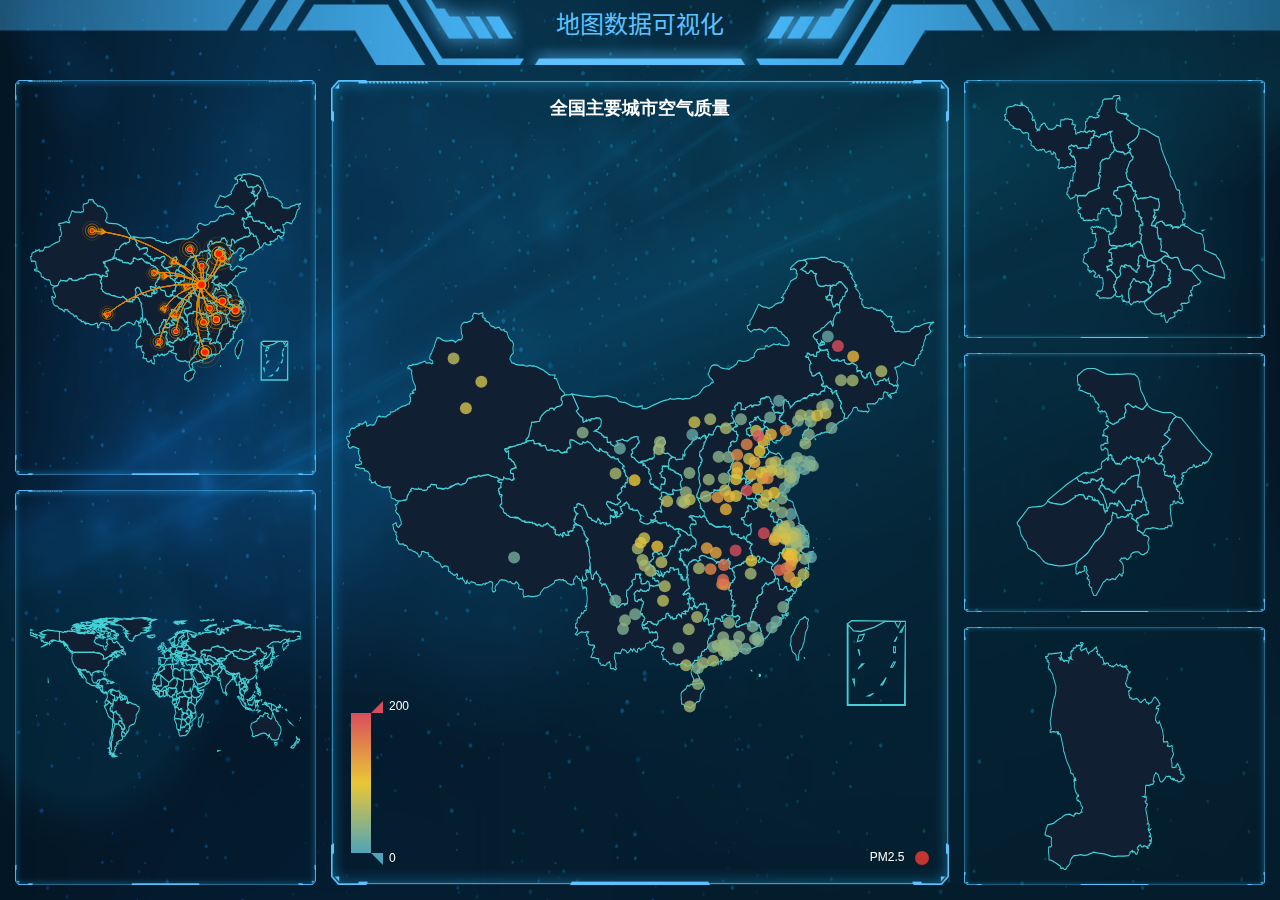
==== demo/case01/index.html @ 8a24b842 "feat: 删除无源码项目，优化文件结构" ====
<!DOCTYPE html>

<html lang="zh-CN">
	<head>
		<meta charset="utf-8" />
	    <meta name="viewport" content="width=device-width,initial-scale=1,minimum-scale=1,maximum-scale=1,user-scalable=no" />
	    <meta http-equiv="X-UA-Compatible" content="IE=edge, chrome=1" />
		<title>地图数据可视化</title>
		<link rel="stylesheet" href="css/bootstrap.min.css" />
		<link rel="stylesheet" href="css/app.css" />
	</head>
	
	<body class="bg01">
		<header class="header">
			<h3>地图数据可视化</h3>
		</header>
		
		<div class="wrapper">
			<div class="container-fluid">
				<div class="row fill-h">
					<div class="col-lg-3 fill-h">
						<div class="xpanel-wrapper xpanel-wrapper-2">
							<div class="xpanel">
								<!-- 地图飞线 -->
								<div class="fill-h" id="flyMap"></div>
							</div>
						</div>
						<div class="xpanel-wrapper xpanel-wrapper-2">
							<div class="xpanel">
								<!-- 世界地图 -->
								<div class="fill-h" id="worldMap"></div>
							</div>
						</div>
					</div>
					<div class="col-lg-6 fill-h">
						<div class="xpanel-wrapper xpanel-wrapper-1">
							<div class="xpanel">
								<!-- 地图散点 -->
								<div class="fill-h" id="scatterMap"></div>
							</div>
						</div>
					</div>
					<div class="col-lg-3 fill-h">
						<div class="xpanel-wrapper xpanel-wrapper-3">
							<div class="xpanel">
								<!-- 省份地图 -->
								<div class="fill-h" id="provinceMap"></div>
							</div>
						</div>
						<div class="xpanel-wrapper xpanel-wrapper-3">
							<div class="xpanel">
								<!-- 城市地图 -->
								<div class="fill-h" id="cityMap"></div>
							</div>
						</div>
						<div class="xpanel-wrapper xpanel-wrapper-3">
							<div class="xpanel">
								<!-- 区县地图 -->
								<div class="fill-h" id="countyMap"></div>
							</div>
						</div>
					</div>
				</div>
			</div>
		</div>
		
		<script type="text/javascript" src="js/jquery-3.3.1.min.js"></script>
		<script type="text/javascript" src="js/echarts-3.8.5.min.js"></script>
		<script type="text/javascript" src="js/echarts-map-world.js"></script>
		<script type="text/javascript" src="js/echarts-map-china.js"></script>
		<script type="text/javascript" src="js/echarts-china-provinces/jiangsu.js"></script>
		<script type="text/javascript" src="js/echarts-china-cities/jiang1_su1_su1_zhou1.js"></script>
		<script type="text/javascript" src="js/echarts-china-counties/jiang1su1_su1zhou1_kun1shan1shi4.js"></script>
		<script type="text/javascript">
			$(function() {
				/******************* 地图飞线 ******************/
				//初始化echarts实例
				const flyMap = echarts.init(document.getElementById("flyMap"));
		        //城市经纬度
		        const originName = '洛阳';
		        const flyGeo = {
		        	'洛阳': [112.460299, 34.62677],
		            '西安': [108.946466, 34.347269],
		            '兰州': [103.84044, 36.067321],
		            '乌鲁木齐': [87.62444, 43.830763],
		            '包头': [109.846544, 40.662929],
		            '西宁': [101.78443, 36.623393],
		            '银川': [106.258602, 38.487834],
		            '成都': [104.081534, 30.655822],
		            '重庆': [106.558434, 29.568996],
		            '拉萨': [91.120789, 29.65005],
		            '昆明': [102.852448, 24.873998],
		            '贵阳': [106.636577, 26.653325],
		            '太原': [112.534919, 37.873219],
		            '武汉': [114.311582, 30.598467],
		            '长沙': [112.945473, 28.234889],
		            '南昌': [115.864589, 28.689455],
		            '合肥': [117.233443, 31.826578],
		            '杭州': [120.215503, 30.253087],
		            '广州': [113.271431, 23.135336],
		            '北京': [116.413384, 39.910925],
		            '天津': [117.209523, 39.093668]
		        };
		        //飞线数据
		        var flyVal = [
		            [{name: '洛阳'}, {name: '洛阳', value: 100}],
		            [{name: '洛阳'}, {name: '西安', value: 35}],
		            [{name: '洛阳'}, {name: '兰州', value: 25}],
		            [{name: '洛阳'}, {name: '乌鲁木齐', value: 55}],
		            [{name: '洛阳'}, {name: '包头', value: 60}],
		            [{name: '洛阳'}, {name: '西宁', value: 45}],
		            [{name: '洛阳'}, {name: '银川', value: 35}],
		            [{name: '洛阳'}, {name: '成都', value: 35}],
		            [{name: '洛阳'}, {name: '重庆', value: 40}],
		            [{name: '洛阳'}, {name: '拉萨', value: 45}],
		            [{name: '洛阳'}, {name: '昆明', value: 50}],
		            [{name: '洛阳'}, {name: '贵阳', value: 55}],
		            [{name: '洛阳'}, {name: '太原', value: 60}],
		            [{name: '洛阳'}, {name: '武汉', value: 65}],
		            [{name: '洛阳'}, {name: '长沙', value: 70}],
		            [{name: '洛阳'}, {name: '南昌', value: 75}],
		            [{name: '洛阳'}, {name: '合肥', value: 80}],
		            [{name: '洛阳'}, {name: '杭州', value: 85}],
		            [{name: '洛阳'}, {name: '广州', value: 90}],
		            [{name: '洛阳'}, {name: '北京', value: 95}],
		            [{name: '洛阳'}, {name: '天津', value: 60}],
		        ];
		        //数据转换，转换后格式：[{fromName:'cityName', toName:'cityName', coords:[[lng, lat], [lng, lat]]}, {...}]
		        const convertFlyData = function(data) {
		            let res = [];
		            for(let i=0;i<data.length;i++) {
		                let dataItem = data[i];
		                let toCoord = flyGeo[dataItem[0].name];
		                let fromCoord = flyGeo[dataItem[1].name];
		                if(fromCoord && toCoord) {
		                    res.push({
		                        fromName: dataItem[1].name, 
		                        toName: dataItem[0].name, 
		                        coords: [fromCoord, toCoord]
		                    });
		                }
		            }
		            return res;
		        };
		        //报表配置
		        const flySeries = [];
		        [[originName, flyVal]].forEach(function(item, i) {
					flySeries.push({   
				        name: item[0],
				        type: 'lines',
				        zlevel: 1,
				        symbol: ['none', 'none'],
				        symbolSize: 0,
				        effect: { //特效线配置
				            show: true,
				            period: 5, //特效动画时间，单位s
				            trailLength: 0.1, //特效尾迹的长度，从0到1
				            symbol: 'arrow',
				            symbolSize: 5
				        },
				        lineStyle: {
				            normal: {
				                color: '#f19000',
				                width: 1,
				                opacity: 0.6,
				                curveness: 0.2 //线的平滑度
				            }
				        },
				        data: convertFlyData(item[1])
				    }, {
				        name: item[0],
				        type: 'effectScatter',
				        coordinateSystem: 'geo',
				        zlevel: 2,
				        rippleEffect: { //涟漪特效
				            period: 5, //特效动画时长 
				            scale: 4, //波纹的最大缩放比例
				            brushType: 'stroke' //波纹的绘制方式：stroke | fill
				        },
				        label: {
				            normal: {
				                show: false,
				                position: 'right',
				                formatter: '{b}'
				            }
				        },
				        symbol: 'circle',
				        symbolSize: function (val) {
				        	//根据某项数据值设置符号大小
				            return val[2] / 10; 
				        },
				        itemStyle: {
				            normal: {
				            	color: '#f19000'
				            }
				        },
				        data: item[1].map(function(dataItem) {
				            return {
				                name: dataItem[1].name,
				                value: flyGeo[dataItem[1].name].concat([dataItem[1].value])
				            };
				        })
				    }, { //与上层的点叠加
				    	name: item[0],
				        type: 'scatter',
				        coordinateSystem: 'geo',
				        zlevel: 3,
				        symbol: 'circle',
				        symbolSize: function (val) {
				        	//根据某项数据值设置符号大小
				            return val[2] / 15; 
				        },
				        itemStyle: {
				            normal: {
				            	color: '#f00'
				            }
				        },
				        data: item[1].map(function(dataItem) {
				            return {
				                name: dataItem[1].name,
				                value: flyGeo[dataItem[1].name].concat([dataItem[1].value])
				            };
				        })
				    });
		        });
	
				//报表配置项
				const flyMapOpt = {
					title: {
						show: false,
						text: '地图飞线',
						x: 'center',
						textStyle: {
							color: '#fff'
						}
					},
	                tooltip: {
	                    trigger: 'item',
	                    formatter: function(params) {
	                        if(params.value) {
	                            return params.name + ' : ' + params.value[2];
	                        }else {
	                            return params.name;
	                        }
	                    }
	                },
				    geo: {
				        map: 'china',
				        roam: false, //开启鼠标缩放和漫游
				        zoom: 1, //地图缩放级别
						selectedMode: false, //选中模式：single | multiple
						left: 0,
						right: 0,
						top: 0,
						bottom: 0,
						layoutCenter: ['50%', '50%'], //设置后left/right/top/bottom等属性无效
						layoutSize: '100%', //保持地图宽高比
				        label: {
				            emphasis: {
				                show: false
				            }
				        },
				        itemStyle: {
				            normal: {
				                areaColor: '#101f32',
				                borderWidth: 1.1,
				                borderColor: '#43d0d6'
				            },
				            emphasis: {
				                areaColor: '#069'
				            }
				        }
				    },
				    series: flySeries
				};
				//渲染报表
				flyMap.setOption(flyMapOpt);
				
				/***************** 地图散点 ******************/
				//初始化echarts实例
				const scatterMap = echarts.init(document.getElementById("scatterMap"));
				//城市经纬度
				const scatterGeo = {
				    "海门":[121.15,31.89],
				    "鄂尔多斯":[109.781327,39.608266],
				    "招远":[120.38,37.35],
				    "舟山":[122.207216,29.985295],
				    "齐齐哈尔":[123.97,47.33],
				    "盐城":[120.13,33.38],
				    "赤峰":[118.87,42.28],
				    "青岛":[120.33,36.07],
				    "乳山":[121.52,36.89],
				    "金昌":[102.188043,38.520089],
				    "泉州":[118.58,24.93],
				    "莱西":[120.53,36.86],
				    "日照":[119.46,35.42],
				    "胶南":[119.97,35.88],
				    "南通":[121.05,32.08],
				    "拉萨":[91.11,29.97],
				    "云浮":[112.02,22.93],
				    "梅州":[116.1,24.55],
				    "文登":[122.05,37.2],
				    "上海":[121.48,31.22],
				    "攀枝花":[101.718637,26.582347],
				    "威海":[122.1,37.5],
				    "承德":[117.93,40.97],
				    "厦门":[118.1,24.46],
				    "汕尾":[115.375279,22.786211],
				    "潮州":[116.63,23.68],
				    "丹东":[124.37,40.13],
				    "太仓":[121.1,31.45],
				    "曲靖":[103.79,25.51],
				    "烟台":[121.39,37.52],
				    "福州":[119.3,26.08],
				    "瓦房店":[121.979603,39.627114],
				    "即墨":[120.45,36.38],
				    "抚顺":[123.97,41.97],
				    "玉溪":[102.52,24.35],
				    "张家口":[114.87,40.82],
				    "阳泉":[113.57,37.85],
				    "莱州":[119.942327,37.177017],
				    "湖州":[120.1,30.86],
				    "汕头":[116.69,23.39],
				    "昆山":[120.95,31.39],
				    "宁波":[121.56,29.86],
				    "湛江":[110.359377,21.270708],
				    "揭阳":[116.35,23.55],
				    "荣成":[122.41,37.16],
				    "连云港":[119.16,34.59],
				    "葫芦岛":[120.836932,40.711052],
				    "常熟":[120.74,31.64],
				    "东莞":[113.75,23.04],
				    "河源":[114.68,23.73],
				    "淮安":[119.15,33.5],
				    "泰州":[119.9,32.49],
				    "南宁":[108.33,22.84],
				    "营口":[122.18,40.65],
				    "惠州":[114.4,23.09],
				    "江阴":[120.26,31.91],
				    "蓬莱":[120.75,37.8],
				    "韶关":[113.62,24.84],
				    "嘉峪关":[98.289152,39.77313],
				    "广州":[113.23,23.16],
				    "延安":[109.47,36.6],
				    "太原":[112.53,37.87],
				    "清远":[113.01,23.7],
				    "中山":[113.38,22.52],
				    "昆明":[102.73,25.04],
				    "寿光":[118.73,36.86],
				    "盘锦":[122.070714,41.119997],
				    "长治":[113.08,36.18],
				    "深圳":[114.07,22.62],
				    "珠海":[113.52,22.3],
				    "宿迁":[118.3,33.96],
				    "咸阳":[108.72,34.36],
				    "铜川":[109.11,35.09],
				    "平度":[119.97,36.77],
				    "佛山":[113.11,23.05],
				    "海口":[110.35,20.02],
				    "江门":[113.06,22.61],
				    "章丘":[117.53,36.72],
				    "肇庆":[112.44,23.05],
				    "大连":[121.62,38.92],
				    "临汾":[111.5,36.08],
				    "吴江":[120.63,31.16],
				    "石嘴山":[106.39,39.04],
				    "沈阳":[123.38,41.8],
				    "苏州":[120.62,31.32],
				    "茂名":[110.88,21.68],
				    "嘉兴":[120.76,30.77],
				    "长春":[125.35,43.88],
				    "胶州":[120.03336,36.264622],
				    "银川":[106.27,38.47],
				    "张家港":[120.555821,31.875428],
				    "三门峡":[111.19,34.76],
				    "锦州":[121.15,41.13],
				    "南昌":[115.89,28.68],
				    "柳州":[109.4,24.33],
				    "三亚":[109.511909,18.252847],
				    "自贡":[104.778442,29.33903],
				    "吉林":[126.57,43.87],
				    "阳江":[111.95,21.85],
				    "泸州":[105.39,28.91],
				    "西宁":[101.74,36.56],
				    "宜宾":[104.56,29.77],
				    "呼和浩特":[111.65,40.82],
				    "成都":[104.06,30.67],
				    "大同":[113.3,40.12],
				    "镇江":[119.44,32.2],
				    "桂林":[110.28,25.29],
				    "张家界":[110.479191,29.117096],
				    "宜兴":[119.82,31.36],
				    "北海":[109.12,21.49],
				    "西安":[108.95,34.27],
				    "金坛":[119.56,31.74],
				    "东营":[118.49,37.46],
				    "牡丹江":[129.58,44.6],
				    "遵义":[106.9,27.7],
				    "绍兴":[120.58,30.01],
				    "扬州":[119.42,32.39],
				    "常州":[119.95,31.79],
				    "潍坊":[119.1,36.62],
				    "重庆":[106.54,29.59],
				    "台州":[121.420757,28.656386],
				    "南京":[118.78,32.04],
				    "滨州":[118.03,37.36],
				    "贵阳":[106.71,26.57],
				    "无锡":[120.29,31.59],
				    "本溪":[123.73,41.3],
				    "克拉玛依":[84.77,45.59],
				    "渭南":[109.5,34.52],
				    "马鞍山":[118.48,31.56],
				    "宝鸡":[107.15,34.38],
				    "焦作":[113.21,35.24],
				    "句容":[119.16,31.95],
				    "北京":[116.46,39.92],
				    "徐州":[117.2,34.26],
				    "衡水":[115.72,37.72],
				    "包头":[110,40.58],
				    "绵阳":[104.73,31.48],
				    "乌鲁木齐":[87.68,43.77],
				    "枣庄":[117.57,34.86],
				    "杭州":[120.19,30.26],
				    "淄博":[118.05,36.78],
				    "鞍山":[122.85,41.12],
				    "溧阳":[119.48,31.43],
				    "库尔勒":[86.06,41.68],
				    "安阳":[114.35,36.1],
				    "开封":[114.35,34.79],
				    "济南":[117,36.65],
				    "德阳":[104.37,31.13],
				    "温州":[120.65,28.01],
				    "九江":[115.97,29.71],
				    "邯郸":[114.47,36.6],
				    "临安":[119.72,30.23],
				    "兰州":[103.73,36.03],
				    "沧州":[116.83,38.33],
				    "临沂":[118.35,35.05],
				    "南充":[106.110698,30.837793],
				    "天津":[117.2,39.13],
				    "富阳":[119.95,30.07],
				    "泰安":[117.13,36.18],
				    "诸暨":[120.23,29.71],
				    "郑州":[113.65,34.76],
				    "哈尔滨":[126.63,45.75],
				    "聊城":[115.97,36.45],
				    "芜湖":[118.38,31.33],
				    "唐山":[118.02,39.63],
				    "平顶山":[113.29,33.75],
				    "邢台":[114.48,37.05],
				    "德州":[116.29,37.45],
				    "济宁":[116.59,35.38],
				    "荆州":[112.239741,30.335165],
				    "宜昌":[111.3,30.7],
				    "义乌":[120.06,29.32],
				    "丽水":[119.92,28.45],
				    "洛阳":[112.44,34.7],
				    "秦皇岛":[119.57,39.95],
				    "株洲":[113.16,27.83],
				    "石家庄":[114.48,38.03],
				    "莱芜":[117.67,36.19],
				    "常德":[111.69,29.05],
				    "保定":[115.48,38.85],
				    "湘潭":[112.91,27.87],
				    "金华":[119.64,29.12],
				    "岳阳":[113.09,29.37],
				    "长沙":[113,28.21],
				    "衢州":[118.88,28.97],
				    "廊坊":[116.7,39.53],
				    "菏泽":[115.480656,35.23375],
				    "合肥":[117.27,31.86],
				    "武汉":[114.31,30.52],
				    "大庆":[125.03,46.58]
				};
				//城市数据
				const scatterVal = [
					{name: "海门", value: 9},
	                {name: "鄂尔多斯", value: 12},
	                {name: "招远", value: 12},
	                {name: "舟山", value: 12},
	                {name: "齐齐哈尔", value: 14},
	                {name: "盐城", value: 15},
	                {name: "赤峰", value: 16},
	                {name: "青岛", value: 18},
	                {name: "乳山", value: 18},
	                {name: "金昌", value: 19},
	                {name: "泉州", value: 21},
	                {name: "莱西", value: 21},
	                {name: "日照", value: 21},
	                {name: "胶南", value: 22},
	                {name: "南通", value: 23},
	                {name: "拉萨", value: 24},
	                {name: "云浮", value: 24},
	                {name: "梅州", value: 25},
	                {name: "文登", value: 25},
	                {name: "上海", value: 25},
	                {name: "攀枝花", value: 25},
	                {name: "威海", value: 25},
	                {name: "承德", value: 25},
	                {name: "厦门", value: 26},
	                {name: "汕尾", value: 26},
	                {name: "潮州", value: 26},
	                {name: "丹东", value: 27},
	                {name: "太仓", value: 27},
	                {name: "曲靖", value: 27},
	                {name: "烟台", value: 28},
	                {name: "福州", value: 29},
	                {name: "瓦房店", value: 30},
	                {name: "即墨", value: 30},
	                {name: "抚顺", value: 31},
	                {name: "玉溪", value: 31},
	                {name: "张家口", value: 31},
	                {name: "阳泉", value: 31},
	                {name: "莱州", value: 32},
	                {name: "湖州", value: 32},
	                {name: "汕头", value: 32},
	                {name: "昆山", value: 33},
	                {name: "宁波", value: 33},
	                {name: "湛江", value: 33},
	                {name: "揭阳", value: 34},
	                {name: "荣成", value: 34},
	                {name: "连云港", value: 35},
	                {name: "葫芦岛", value: 35},
	                {name: "常熟", value: 36},
	                {name: "东莞", value: 36},
	                {name: "河源", value: 36},
	                {name: "淮安", value: 36},
	                {name: "泰州", value: 36},
	                {name: "南宁", value: 37},
	                {name: "营口", value: 37},
	                {name: "惠州", value: 37},
	                {name: "江阴", value: 37},
	                {name: "蓬莱", value: 37},
	                {name: "韶关", value: 38},
	                {name: "嘉峪关", value: 38},
	                {name: "广州", value: 38},
	                {name: "延安", value: 38},
	                {name: "太原", value: 39},
	                {name: "清远", value: 39},
	                {name: "中山", value: 39},
	                {name: "昆明", value: 39},
	                {name: "寿光", value: 40},
	                {name: "盘锦", value: 40},
	                {name: "长治", value: 41},
	                {name: "深圳", value: 41},
	                {name: "珠海", value: 42},
	                {name: "宿迁", value: 43},
	                {name: "咸阳", value: 43},
	                {name: "铜川", value: 44},
	                {name: "平度", value: 44},
	                {name: "佛山", value: 44},
	                {name: "海口", value: 44},
	                {name: "江门", value: 45},
	                {name: "章丘", value: 45},
	                {name: "肇庆", value: 46},
	                {name: "大连", value: 47},
	                {name: "临汾", value: 47},
	                {name: "吴江", value: 47},
	                {name: "石嘴山", value: 49},
	                {name: "沈阳", value: 50},
	                {name: "苏州", value: 50},
	                {name: "茂名", value: 50},
	                {name: "嘉兴", value: 51},
	                {name: "长春", value: 51},
	                {name: "胶州", value: 52},
	                {name: "银川", value: 52},
	                {name: "张家港", value: 52},
	                {name: "三门峡", value: 53},
	                {name: "锦州", value: 54},
	                {name: "南昌", value: 54},
	                {name: "柳州", value: 54},
	                {name: "三亚", value: 54},
	                {name: "自贡", value: 56},
	                {name: "吉林", value: 56},
	                {name: "阳江", value: 57},
	                {name: "泸州", value: 57},
	                {name: "西宁", value: 57},
	                {name: "宜宾", value: 58},
	                {name: "呼和浩特", value: 58},
	                {name: "成都", value: 58},
	                {name: "大同", value: 58},
	                {name: "镇江", value: 59},
	                {name: "桂林", value: 59},
	                {name: "张家界", value: 59},
	                {name: "宜兴", value: 59},
	                {name: "北海", value: 60},
	                {name: "西安", value: 61},
	                {name: "金坛", value: 62},
	                {name: "东营", value: 62},
	                {name: "牡丹江", value: 63},
	                {name: "遵义", value: 63},
	                {name: "绍兴", value: 63},
	                {name: "扬州", value: 64},
	                {name: "常州", value: 64},
	                {name: "潍坊", value: 65},
	                {name: "重庆", value: 66},
	                {name: "台州", value: 67},
	                {name: "南京", value: 67},
	                {name: "滨州", value: 70},
	                {name: "贵阳", value: 71},
	                {name: "无锡", value: 71},
	                {name: "本溪", value: 71},
	                {name: "克拉玛依", value: 72},
	                {name: "渭南", value: 72},
	                {name: "马鞍山", value: 72},
	                {name: "宝鸡", value: 72},
	                {name: "焦作", value: 75},
	                {name: "句容", value: 75},
	                {name: "北京", value: 79},
	                {name: "徐州", value: 79},
	                {name: "衡水", value: 80},
	                {name: "包头", value: 80},
	                {name: "绵阳", value: 80},
	                {name: "乌鲁木齐", value: 84},
	                {name: "枣庄", value: 84},
	                {name: "杭州", value: 84},
	                {name: "淄博", value: 85},
	                {name: "鞍山", value: 86},
	                {name: "溧阳", value: 86},
	                {name: "库尔勒", value: 86},
	                {name: "安阳", value: 90},
	                {name: "开封", value: 90},
	                {name: "济南", value: 92},
	                {name: "德阳", value: 93},
	                {name: "温州", value: 95},
	                {name: "九江", value: 96},
	                {name: "邯郸", value: 98},
	                {name: "临安", value: 99},
	                {name: "兰州", value: 99},
	                {name: "沧州", value: 100},
	                {name: "临沂", value: 103},
	                {name: "南充", value: 104},
	                {name: "天津", value: 105},
	                {name: "富阳", value: 106},
	                {name: "泰安", value: 112},
	                {name: "诸暨", value: 112},
	                {name: "郑州", value: 113},
	                {name: "哈尔滨", value: 114},
	                {name: "聊城", value: 116},
	                {name: "芜湖", value: 117},
	                {name: "唐山", value: 119},
	                {name: "平顶山", value: 119},
	                {name: "邢台", value: 119},
	                {name: "德州", value: 120},
	                {name: "济宁", value: 120},
	                {name: "荆州", value: 127},
	                {name: "宜昌", value: 130},
	                {name: "义乌", value: 132},
	                {name: "丽水", value: 133},
	                {name: "洛阳", value: 134},
	                {name: "秦皇岛", value: 136},
	                {name: "株洲", value: 143},
	                {name: "石家庄", value: 147},
	                {name: "莱芜", value: 148},
	                {name: "常德", value: 152},
	                {name: "保定", value: 153},
	                {name: "湘潭", value: 154},
	                {name: "金华", value: 157},
	                {name: "岳阳", value: 169},
	                {name: "长沙", value: 175},
	                {name: "衢州", value: 177},
	                {name: "廊坊", value: 193},
	                {name: "菏泽", value: 194},
	                {name: "合肥", value: 229},
	                {name: "武汉", value: 273},
	                {name: "大庆", value: 279}
				];
				//数据转换，转换后的格式：[{name: 'cityName', value: [lng, lat, val]}, {...}]
				const convertScatterData = function(data) {
				    let res = [];
				    for(let i=0;i<data.length;i++) {
				        let geoCoord = scatterGeo[data[i].name];
				        if(geoCoord) {
				            res.push({
				                name: data[i].name,
				                value: geoCoord.concat(data[i].value)
				            });
				        }
				    }
				    return res;
				};
				//地图配置项
				const sactterMapOpt = {
					title: {
						text: '全国主要城市空气质量',
						x: 'center',
						textStyle: {
							color: '#fff'
						}
					},
					legend: {
						data: ['PM2.5'], //与series的name属性对应
				        orient: 'vertical',
				        y: 'bottom',
				        x: 'right',
				        textStyle: {
				            color: '#fff'
				        }
				    },
					tooltip: {
				        trigger: 'item',
				        formatter: function(params) {
				            return params.name + ' : ' + params.value[2];
				        }
				    },
				    visualMap: {
				        min: 0,
				        max: 200,
				        calculable: true,
				        inRange: {
				            color: ['#50a3ba', '#eac736', '#d94e5d']
				        },
				        textStyle: {
				            color: '#fff'
				        }
				    },
					geo: {
				        map: 'china',
				        roam: false, //开启鼠标缩放和漫游
				        zoom: 1, //地图缩放级别
						selectedMode: false, //选中模式：single | multiple
						left: 0,
						right: 0,
						top: 0,
						bottom: 0,
						layoutCenter: ['50%', '50%'], //设置后left/right/top/bottom等属性无效
						layoutSize: '100%',
				        label: {
				            emphasis: {
				                show: false
				            }
				        },
				        itemStyle: {
				            normal: {
				                areaColor: '#101f32',
				                borderWidth: 1.1,
				                borderColor: '#43d0d6'
				            },
				            emphasis: {
				                areaColor: '#069'
				            }
				        }
				    },
				    series: [{
			            name: 'PM2.5',
			            type: 'scatter',
			            coordinateSystem: 'geo',
			            symbolSize: 12,
			            label: {
			                normal: {
			                    show: false
			                },
			                emphasis: {
			                    show: false
			                }
			            },
			            itemStyle: {
			                emphasis: {
			                    borderColor: '#fff',
			                    borderWidth: 1
			                }
			            },
			            data: convertScatterData(scatterVal)
			        }]
				};
				//渲染报表
				scatterMap.setOption(sactterMapOpt);
				
				/******************* 世界地图 ******************/
				//初始化echarts实例
				const worldMap = echarts.init(document.getElementById("worldMap"));
				const worldMapOpt = {
					geo: {
						map: 'world',
				        roam: false, //开启鼠标缩放和漫游
				        zoom: 1, //地图缩放级别
						selectedMode: false, //选中模式：single | multiple
						left: 0,
						right: 0,
						top: 0,
						bottom: 0,
						layoutCenter: ['50%', '50%'], //设置后left/right/top/bottom等属性无效
						layoutSize: '100%',
				        label: {
				            emphasis: {
				                show: false
				            }
				        },
				        itemStyle: {
				            normal: {
				                areaColor: '#101f32',
				                borderWidth: 1.1,
				                borderColor: '#43d0d6'
				            },
				            emphasis: {
				                areaColor: '#069'
				            }
				        }
					}
				};
				worldMap.setOption(worldMapOpt);
				
				/******************* 省份地图 ******************/
				//初始化echarts实例
				const provinceMap = echarts.init(document.getElementById("provinceMap"));
				const provinceMapOpt = {
					geo: {
				        map: '江苏',
				        roam: false, //开启鼠标缩放和漫游
				        zoom: 1, //地图缩放级别
						selectedMode: false, //选中模式：single | multiple
						left: 0,
						right: 0,
						top: 0,
						bottom: 0,
						layoutCenter: ['50%', '50%'], //设置后left/right/top/bottom等属性无效
						layoutSize: '100%', //保持地图宽高比
				        label: {
				            emphasis: {
				                show: true,
				                color: '#f19000'
				            }
				        },
				        itemStyle: {
				            normal: {
				                areaColor: '#101f32',
				                borderWidth: 1.1,
				                borderColor: '#43d0d6'
				            },
				            emphasis: {
				                areaColor: '#069'
				            }
				        }
				    }
				};
				provinceMap.setOption(provinceMapOpt);
				
				/******************* 城市地图 ******************/
				//初始化echarts实例
				const cityMap = echarts.init(document.getElementById("cityMap"));
				const cityMapOpt = {
					geo: {
				        map: '苏州',
				        roam: false, //开启鼠标缩放和漫游
				        zoom: 1, //地图缩放级别
						selectedMode: false, //选中模式：single | multiple
						left: 0,
						right: 0,
						top: 0,
						bottom: 0,
						layoutCenter: ['50%', '50%'], //设置后left/right/top/bottom等属性无效
						layoutSize: '100%', //保持地图宽高比
				        label: {
				            emphasis: {
				                show: true,
				                color: '#f19000'
				            }
				        },
				        itemStyle: {
				            normal: {
				                areaColor: '#101f32',
				                borderWidth: 1.1,
				                borderColor: '#43d0d6'
				            },
				            emphasis: {
				                areaColor: '#069'
				            }
				        }
				    }
				};
				cityMap.setOption(cityMapOpt);
				
				/******************* 区县地图 ******************/
				//初始化echarts实例
				const countyMap = echarts.init(document.getElementById("countyMap"));
				const countyMapOpt = {
					geo: {
				        map: '昆山市',
				        roam: false, //开启鼠标缩放和漫游
				        zoom: 1, //地图缩放级别
						selectedMode: false, //选中模式：single | multiple
						left: 0,
						right: 0,
						top: 0,
						bottom: 0,
						layoutCenter: ['50%', '50%'], //设置后left/right/top/bottom等属性无效
						layoutSize: '100%', //保持地图宽高比
				        label: {
				            emphasis: {
				                show: true,
				                color: '#f19000'
				            }
				        },
				        itemStyle: {
				            normal: {
				                areaColor: '#101f32',
				                borderWidth: 1.1,
				                borderColor: '#43d0d6'
				            },
				            emphasis: {
				                areaColor: '#069'
				            }
				        }
				    }
				};
				countyMap.setOption(countyMapOpt);
				
				/********** 浏览器窗口改变时，重置报表大小 ****************/
				window.onresize = function() {
					flyMap.resize();
					scatterMap.resize();
					worldMap.resize();
					provinceMap.resize();
					cityMap.resize();
					countyMap.resize();
				}
			});
		</script>
	</body>
</html>
---- demo/case01/css/app.css ----
@charset "utf-8";

/********** Global **********/
/*
 *常用背景色： #0b0f34 (6,64,102) (29,45,57) (7,33,58) (8,13,28) (15,43,36)
 */
html, body {
	width:100%;
	height:100%;
	min-height:635px;
	font-family:"microsoft yahei", arial, sans-serif;
	background-color:#0f1c30;
	background-repeat:no-repeat;
	background-position:center;
	background-size:100% 100%;
	overflow-x:hidden;
	overflow-y:auto;
}
body.bg01 {background-image:url("../img/bg01.png");}
body.bg02 {background-image:url("../img/bg02.png");}
body.bg03 {background-image:url("../img/bg03.png");}
body.bg04 {background-image:url("../img/bg04.png");}
.header {
	margin:0 auto;
	width:100%;
	height:65px;
	max-width:1920px;
	background:url("../img/header.png") center no-repeat;
}
.header h3 {
	margin:0;
	padding:0;
	line-height:50px;
	text-align:center;
	font-size:24px;
	color:#5dc2fe;
}
.wrapper {position:absolute;top:80px;bottom:0;left:0;right:0;min-height:555px;}
.container-fluid {height:100%;min-height:100%;}
.row {margin-left:-7px;margin-right:-8px;}
.row>div {padding-left:7px;padding-right:8px;}
.xpanel-wrapper {padding-bottom:15px;box-sizing:border-box;}
.xpanel-wrapper-1 {height:100%;}
.xpanel-wrapper-2 {height:50%;}
.xpanel-wrapper-3 {height:33.33333%;}
.xpanel {
	padding:15px;
	height:100%;
	min-height:170px;
	background:url("../img/panel.png") center no-repeat;
	background-size:100% 100%;
	box-sizing:border-box;
}

/* tool */
.fill-h {height:100%;min-height:100%;}
.no-margin {margin:0 !important;}
.no-padding {padding:0 !important;}

/* scrollbar */
::-webkit-scrollbar {width:0;height:0;}
::-webkit-scrollbar-track {background-color:transparent;}
::-webkit-scrollbar-thumb {border-radius:5px;background-color:rgba(0, 0, 0, 0.3);}
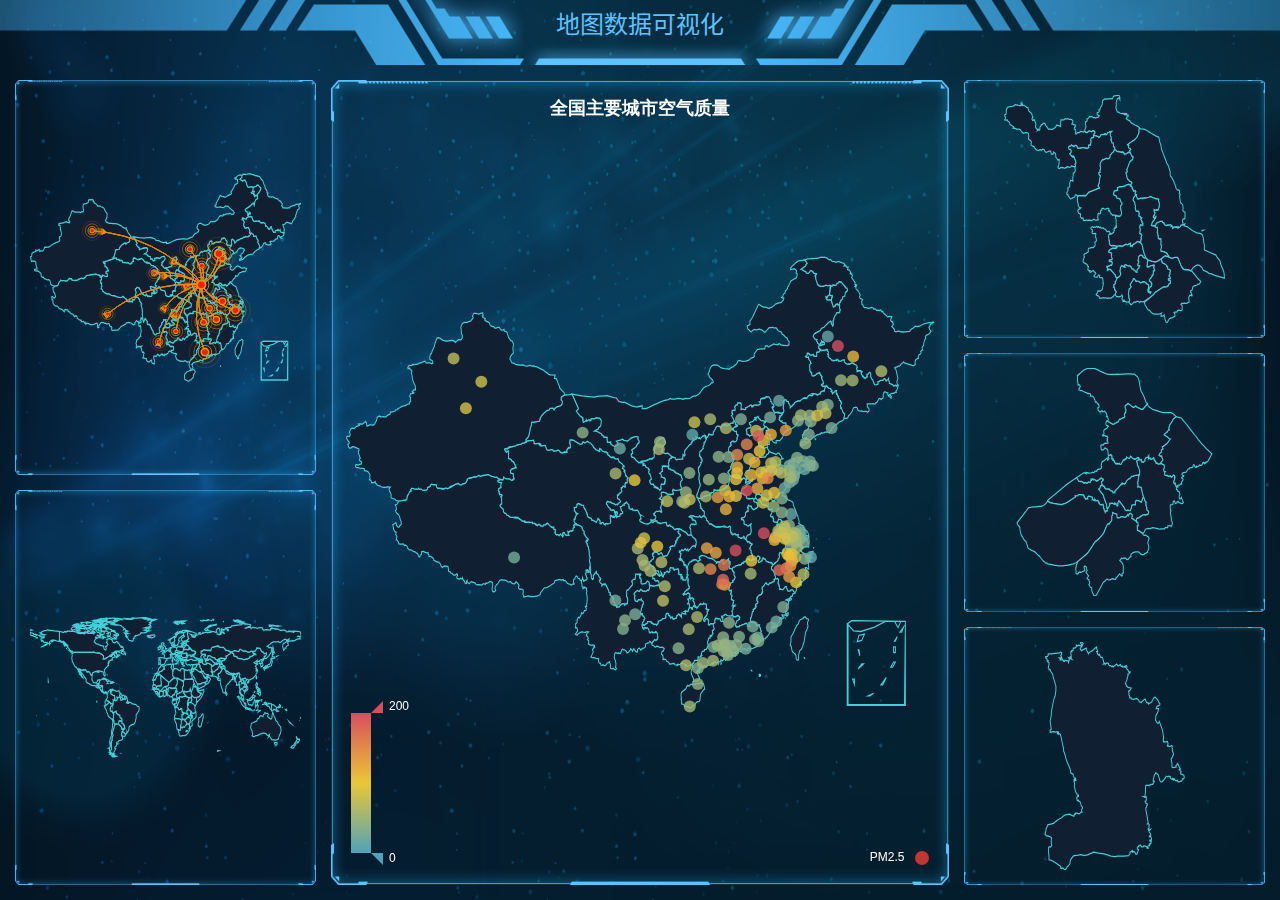
==== commit 05a52edc: "格式化" ====
--- a/demo/case01/index.html
+++ b/demo/case01/index.html
@@ -1,920 +1,929 @@
 <!DOCTYPE html>
 
 <html lang="zh-CN">
-	<head>
-		<meta charset="utf-8" />
-	    <meta name="viewport" content="width=device-width,initial-scale=1,minimum-scale=1,maximum-scale=1,user-scalable=no" />
-	    <meta http-equiv="X-UA-Compatible" content="IE=edge, chrome=1" />
-		<title>地图数据可视化</title>
-		<link rel="stylesheet" href="css/bootstrap.min.css" />
-		<link rel="stylesheet" href="css/app.css" />
-	</head>
-	
-	<body class="bg01">
-		<header class="header">
-			<h3>地图数据可视化</h3>
-		</header>
-		
-		<div class="wrapper">
-			<div class="container-fluid">
-				<div class="row fill-h">
-					<div class="col-lg-3 fill-h">
-						<div class="xpanel-wrapper xpanel-wrapper-2">
-							<div class="xpanel">
-								<!-- 地图飞线 -->
-								<div class="fill-h" id="flyMap"></div>
-							</div>
-						</div>
-						<div class="xpanel-wrapper xpanel-wrapper-2">
-							<div class="xpanel">
-								<!-- 世界地图 -->
-								<div class="fill-h" id="worldMap"></div>
-							</div>
-						</div>
-					</div>
-					<div class="col-lg-6 fill-h">
-						<div class="xpanel-wrapper xpanel-wrapper-1">
-							<div class="xpanel">
-								<!-- 地图散点 -->
-								<div class="fill-h" id="scatterMap"></div>
-							</div>
-						</div>
-					</div>
-					<div class="col-lg-3 fill-h">
-						<div class="xpanel-wrapper xpanel-wrapper-3">
-							<div class="xpanel">
-								<!-- 省份地图 -->
-								<div class="fill-h" id="provinceMap"></div>
-							</div>
-						</div>
-						<div class="xpanel-wrapper xpanel-wrapper-3">
-							<div class="xpanel">
-								<!-- 城市地图 -->
-								<div class="fill-h" id="cityMap"></div>
-							</div>
-						</div>
-						<div class="xpanel-wrapper xpanel-wrapper-3">
-							<div class="xpanel">
-								<!-- 区县地图 -->
-								<div class="fill-h" id="countyMap"></div>
-							</div>
-						</div>
-					</div>
-				</div>
-			</div>
-		</div>
-		
-		<script type="text/javascript" src="js/jquery-3.3.1.min.js"></script>
-		<script type="text/javascript" src="js/echarts-3.8.5.min.js"></script>
-		<script type="text/javascript" src="js/echarts-map-world.js"></script>
-		<script type="text/javascript" src="js/echarts-map-china.js"></script>
-		<script type="text/javascript" src="js/echarts-china-provinces/jiangsu.js"></script>
-		<script type="text/javascript" src="js/echarts-china-cities/jiang1_su1_su1_zhou1.js"></script>
-		<script type="text/javascript" src="js/echarts-china-counties/jiang1su1_su1zhou1_kun1shan1shi4.js"></script>
-		<script type="text/javascript">
-			$(function() {
-				/******************* 地图飞线 ******************/
-				//初始化echarts实例
-				const flyMap = echarts.init(document.getElementById("flyMap"));
-		        //城市经纬度
-		        const originName = '洛阳';
-		        const flyGeo = {
-		        	'洛阳': [112.460299, 34.62677],
-		            '西安': [108.946466, 34.347269],
-		            '兰州': [103.84044, 36.067321],
-		            '乌鲁木齐': [87.62444, 43.830763],
-		            '包头': [109.846544, 40.662929],
-		            '西宁': [101.78443, 36.623393],
-		            '银川': [106.258602, 38.487834],
-		            '成都': [104.081534, 30.655822],
-		            '重庆': [106.558434, 29.568996],
-		            '拉萨': [91.120789, 29.65005],
-		            '昆明': [102.852448, 24.873998],
-		            '贵阳': [106.636577, 26.653325],
-		            '太原': [112.534919, 37.873219],
-		            '武汉': [114.311582, 30.598467],
-		            '长沙': [112.945473, 28.234889],
-		            '南昌': [115.864589, 28.689455],
-		            '合肥': [117.233443, 31.826578],
-		            '杭州': [120.215503, 30.253087],
-		            '广州': [113.271431, 23.135336],
-		            '北京': [116.413384, 39.910925],
-		            '天津': [117.209523, 39.093668]
-		        };
-		        //飞线数据
-		        var flyVal = [
-		            [{name: '洛阳'}, {name: '洛阳', value: 100}],
-		            [{name: '洛阳'}, {name: '西安', value: 35}],
-		            [{name: '洛阳'}, {name: '兰州', value: 25}],
-		            [{name: '洛阳'}, {name: '乌鲁木齐', value: 55}],
-		            [{name: '洛阳'}, {name: '包头', value: 60}],
-		            [{name: '洛阳'}, {name: '西宁', value: 45}],
-		            [{name: '洛阳'}, {name: '银川', value: 35}],
-		            [{name: '洛阳'}, {name: '成都', value: 35}],
-		            [{name: '洛阳'}, {name: '重庆', value: 40}],
-		            [{name: '洛阳'}, {name: '拉萨', value: 45}],
-		            [{name: '洛阳'}, {name: '昆明', value: 50}],
-		            [{name: '洛阳'}, {name: '贵阳', value: 55}],
-		            [{name: '洛阳'}, {name: '太原', value: 60}],
-		            [{name: '洛阳'}, {name: '武汉', value: 65}],
-		            [{name: '洛阳'}, {name: '长沙', value: 70}],
-		            [{name: '洛阳'}, {name: '南昌', value: 75}],
-		            [{name: '洛阳'}, {name: '合肥', value: 80}],
-		            [{name: '洛阳'}, {name: '杭州', value: 85}],
-		            [{name: '洛阳'}, {name: '广州', value: 90}],
-		            [{name: '洛阳'}, {name: '北京', value: 95}],
-		            [{name: '洛阳'}, {name: '天津', value: 60}],
-		        ];
-		        //数据转换，转换后格式：[{fromName:'cityName', toName:'cityName', coords:[[lng, lat], [lng, lat]]}, {...}]
-		        const convertFlyData = function(data) {
-		            let res = [];
-		            for(let i=0;i<data.length;i++) {
-		                let dataItem = data[i];
-		                let toCoord = flyGeo[dataItem[0].name];
-		                let fromCoord = flyGeo[dataItem[1].name];
-		                if(fromCoord && toCoord) {
-		                    res.push({
-		                        fromName: dataItem[1].name, 
-		                        toName: dataItem[0].name, 
-		                        coords: [fromCoord, toCoord]
-		                    });
-		                }
-		            }
-		            return res;
-		        };
-		        //报表配置
-		        const flySeries = [];
-		        [[originName, flyVal]].forEach(function(item, i) {
-					flySeries.push({   
-				        name: item[0],
-				        type: 'lines',
-				        zlevel: 1,
-				        symbol: ['none', 'none'],
-				        symbolSize: 0,
-				        effect: { //特效线配置
-				            show: true,
-				            period: 5, //特效动画时间，单位s
-				            trailLength: 0.1, //特效尾迹的长度，从0到1
-				            symbol: 'arrow',
-				            symbolSize: 5
-				        },
-				        lineStyle: {
-				            normal: {
-				                color: '#f19000',
-				                width: 1,
-				                opacity: 0.6,
-				                curveness: 0.2 //线的平滑度
-				            }
-				        },
-				        data: convertFlyData(item[1])
-				    }, {
-				        name: item[0],
-				        type: 'effectScatter',
-				        coordinateSystem: 'geo',
-				        zlevel: 2,
-				        rippleEffect: { //涟漪特效
-				            period: 5, //特效动画时长 
-				            scale: 4, //波纹的最大缩放比例
-				            brushType: 'stroke' //波纹的绘制方式：stroke | fill
-				        },
-				        label: {
-				            normal: {
-				                show: false,
-				                position: 'right',
-				                formatter: '{b}'
-				            }
-				        },
-				        symbol: 'circle',
-				        symbolSize: function (val) {
-				        	//根据某项数据值设置符号大小
-				            return val[2] / 10; 
-				        },
-				        itemStyle: {
-				            normal: {
-				            	color: '#f19000'
-				            }
-				        },
-				        data: item[1].map(function(dataItem) {
-				            return {
-				                name: dataItem[1].name,
-				                value: flyGeo[dataItem[1].name].concat([dataItem[1].value])
-				            };
-				        })
-				    }, { //与上层的点叠加
-				    	name: item[0],
-				        type: 'scatter',
-				        coordinateSystem: 'geo',
-				        zlevel: 3,
-				        symbol: 'circle',
-				        symbolSize: function (val) {
-				        	//根据某项数据值设置符号大小
-				            return val[2] / 15; 
-				        },
-				        itemStyle: {
-				            normal: {
-				            	color: '#f00'
-				            }
-				        },
-				        data: item[1].map(function(dataItem) {
-				            return {
-				                name: dataItem[1].name,
-				                value: flyGeo[dataItem[1].name].concat([dataItem[1].value])
-				            };
-				        })
-				    });
-		        });
-	
-				//报表配置项
-				const flyMapOpt = {
-					title: {
-						show: false,
-						text: '地图飞线',
-						x: 'center',
-						textStyle: {
-							color: '#fff'
-						}
-					},
-	                tooltip: {
-	                    trigger: 'item',
-	                    formatter: function(params) {
-	                        if(params.value) {
-	                            return params.name + ' : ' + params.value[2];
-	                        }else {
-	                            return params.name;
-	                        }
-	                    }
-	                },
-				    geo: {
-				        map: 'china',
-				        roam: false, //开启鼠标缩放和漫游
-				        zoom: 1, //地图缩放级别
-						selectedMode: false, //选中模式：single | multiple
-						left: 0,
-						right: 0,
-						top: 0,
-						bottom: 0,
-						layoutCenter: ['50%', '50%'], //设置后left/right/top/bottom等属性无效
-						layoutSize: '100%', //保持地图宽高比
-				        label: {
-				            emphasis: {
-				                show: false
-				            }
-				        },
-				        itemStyle: {
-				            normal: {
-				                areaColor: '#101f32',
-				                borderWidth: 1.1,
-				                borderColor: '#43d0d6'
-				            },
-				            emphasis: {
-				                areaColor: '#069'
-				            }
-				        }
-				    },
-				    series: flySeries
-				};
-				//渲染报表
-				flyMap.setOption(flyMapOpt);
-				
-				/***************** 地图散点 ******************/
-				//初始化echarts实例
-				const scatterMap = echarts.init(document.getElementById("scatterMap"));
-				//城市经纬度
-				const scatterGeo = {
-				    "海门":[121.15,31.89],
-				    "鄂尔多斯":[109.781327,39.608266],
-				    "招远":[120.38,37.35],
-				    "舟山":[122.207216,29.985295],
-				    "齐齐哈尔":[123.97,47.33],
-				    "盐城":[120.13,33.38],
-				    "赤峰":[118.87,42.28],
-				    "青岛":[120.33,36.07],
-				    "乳山":[121.52,36.89],
-				    "金昌":[102.188043,38.520089],
-				    "泉州":[118.58,24.93],
-				    "莱西":[120.53,36.86],
-				    "日照":[119.46,35.42],
-				    "胶南":[119.97,35.88],
-				    "南通":[121.05,32.08],
-				    "拉萨":[91.11,29.97],
-				    "云浮":[112.02,22.93],
-				    "梅州":[116.1,24.55],
-				    "文登":[122.05,37.2],
-				    "上海":[121.48,31.22],
-				    "攀枝花":[101.718637,26.582347],
-				    "威海":[122.1,37.5],
-				    "承德":[117.93,40.97],
-				    "厦门":[118.1,24.46],
-				    "汕尾":[115.375279,22.786211],
-				    "潮州":[116.63,23.68],
-				    "丹东":[124.37,40.13],
-				    "太仓":[121.1,31.45],
-				    "曲靖":[103.79,25.51],
-				    "烟台":[121.39,37.52],
-				    "福州":[119.3,26.08],
-				    "瓦房店":[121.979603,39.627114],
-				    "即墨":[120.45,36.38],
-				    "抚顺":[123.97,41.97],
-				    "玉溪":[102.52,24.35],
-				    "张家口":[114.87,40.82],
-				    "阳泉":[113.57,37.85],
-				    "莱州":[119.942327,37.177017],
-				    "湖州":[120.1,30.86],
-				    "汕头":[116.69,23.39],
-				    "昆山":[120.95,31.39],
-				    "宁波":[121.56,29.86],
-				    "湛江":[110.359377,21.270708],
-				    "揭阳":[116.35,23.55],
-				    "荣成":[122.41,37.16],
-				    "连云港":[119.16,34.59],
-				    "葫芦岛":[120.836932,40.711052],
-				    "常熟":[120.74,31.64],
-				    "东莞":[113.75,23.04],
-				    "河源":[114.68,23.73],
-				    "淮安":[119.15,33.5],
-				    "泰州":[119.9,32.49],
-				    "南宁":[108.33,22.84],
-				    "营口":[122.18,40.65],
-				    "惠州":[114.4,23.09],
-				    "江阴":[120.26,31.91],
-				    "蓬莱":[120.75,37.8],
-				    "韶关":[113.62,24.84],
-				    "嘉峪关":[98.289152,39.77313],
-				    "广州":[113.23,23.16],
-				    "延安":[109.47,36.6],
-				    "太原":[112.53,37.87],
-				    "清远":[113.01,23.7],
-				    "中山":[113.38,22.52],
-				    "昆明":[102.73,25.04],
-				    "寿光":[118.73,36.86],
-				    "盘锦":[122.070714,41.119997],
-				    "长治":[113.08,36.18],
-				    "深圳":[114.07,22.62],
-				    "珠海":[113.52,22.3],
-				    "宿迁":[118.3,33.96],
-				    "咸阳":[108.72,34.36],
-				    "铜川":[109.11,35.09],
-				    "平度":[119.97,36.77],
-				    "佛山":[113.11,23.05],
-				    "海口":[110.35,20.02],
-				    "江门":[113.06,22.61],
-				    "章丘":[117.53,36.72],
-				    "肇庆":[112.44,23.05],
-				    "大连":[121.62,38.92],
-				    "临汾":[111.5,36.08],
-				    "吴江":[120.63,31.16],
-				    "石嘴山":[106.39,39.04],
-				    "沈阳":[123.38,41.8],
-				    "苏州":[120.62,31.32],
-				    "茂名":[110.88,21.68],
-				    "嘉兴":[120.76,30.77],
-				    "长春":[125.35,43.88],
-				    "胶州":[120.03336,36.264622],
-				    "银川":[106.27,38.47],
-				    "张家港":[120.555821,31.875428],
-				    "三门峡":[111.19,34.76],
-				    "锦州":[121.15,41.13],
-				    "南昌":[115.89,28.68],
-				    "柳州":[109.4,24.33],
-				    "三亚":[109.511909,18.252847],
-				    "自贡":[104.778442,29.33903],
-				    "吉林":[126.57,43.87],
-				    "阳江":[111.95,21.85],
-				    "泸州":[105.39,28.91],
-				    "西宁":[101.74,36.56],
-				    "宜宾":[104.56,29.77],
-				    "呼和浩特":[111.65,40.82],
-				    "成都":[104.06,30.67],
-				    "大同":[113.3,40.12],
-				    "镇江":[119.44,32.2],
-				    "桂林":[110.28,25.29],
-				    "张家界":[110.479191,29.117096],
-				    "宜兴":[119.82,31.36],
-				    "北海":[109.12,21.49],
-				    "西安":[108.95,34.27],
-				    "金坛":[119.56,31.74],
-				    "东营":[118.49,37.46],
-				    "牡丹江":[129.58,44.6],
-				    "遵义":[106.9,27.7],
-				    "绍兴":[120.58,30.01],
-				    "扬州":[119.42,32.39],
-				    "常州":[119.95,31.79],
-				    "潍坊":[119.1,36.62],
-				    "重庆":[106.54,29.59],
-				    "台州":[121.420757,28.656386],
-				    "南京":[118.78,32.04],
-				    "滨州":[118.03,37.36],
-				    "贵阳":[106.71,26.57],
-				    "无锡":[120.29,31.59],
-				    "本溪":[123.73,41.3],
-				    "克拉玛依":[84.77,45.59],
-				    "渭南":[109.5,34.52],
-				    "马鞍山":[118.48,31.56],
-				    "宝鸡":[107.15,34.38],
-				    "焦作":[113.21,35.24],
-				    "句容":[119.16,31.95],
-				    "北京":[116.46,39.92],
-				    "徐州":[117.2,34.26],
-				    "衡水":[115.72,37.72],
-				    "包头":[110,40.58],
-				    "绵阳":[104.73,31.48],
-				    "乌鲁木齐":[87.68,43.77],
-				    "枣庄":[117.57,34.86],
-				    "杭州":[120.19,30.26],
-				    "淄博":[118.05,36.78],
-				    "鞍山":[122.85,41.12],
-				    "溧阳":[119.48,31.43],
-				    "库尔勒":[86.06,41.68],
-				    "安阳":[114.35,36.1],
-				    "开封":[114.35,34.79],
-				    "济南":[117,36.65],
-				    "德阳":[104.37,31.13],
-				    "温州":[120.65,28.01],
-				    "九江":[115.97,29.71],
-				    "邯郸":[114.47,36.6],
-				    "临安":[119.72,30.23],
-				    "兰州":[103.73,36.03],
-				    "沧州":[116.83,38.33],
-				    "临沂":[118.35,35.05],
-				    "南充":[106.110698,30.837793],
-				    "天津":[117.2,39.13],
-				    "富阳":[119.95,30.07],
-				    "泰安":[117.13,36.18],
-				    "诸暨":[120.23,29.71],
-				    "郑州":[113.65,34.76],
-				    "哈尔滨":[126.63,45.75],
-				    "聊城":[115.97,36.45],
-				    "芜湖":[118.38,31.33],
-				    "唐山":[118.02,39.63],
-				    "平顶山":[113.29,33.75],
-				    "邢台":[114.48,37.05],
-				    "德州":[116.29,37.45],
-				    "济宁":[116.59,35.38],
-				    "荆州":[112.239741,30.335165],
-				    "宜昌":[111.3,30.7],
-				    "义乌":[120.06,29.32],
-				    "丽水":[119.92,28.45],
-				    "洛阳":[112.44,34.7],
-				    "秦皇岛":[119.57,39.95],
-				    "株洲":[113.16,27.83],
-				    "石家庄":[114.48,38.03],
-				    "莱芜":[117.67,36.19],
-				    "常德":[111.69,29.05],
-				    "保定":[115.48,38.85],
-				    "湘潭":[112.91,27.87],
-				    "金华":[119.64,29.12],
-				    "岳阳":[113.09,29.37],
-				    "长沙":[113,28.21],
-				    "衢州":[118.88,28.97],
-				    "廊坊":[116.7,39.53],
-				    "菏泽":[115.480656,35.23375],
-				    "合肥":[117.27,31.86],
-				    "武汉":[114.31,30.52],
-				    "大庆":[125.03,46.58]
-				};
-				//城市数据
-				const scatterVal = [
-					{name: "海门", value: 9},
-	                {name: "鄂尔多斯", value: 12},
-	                {name: "招远", value: 12},
-	                {name: "舟山", value: 12},
-	                {name: "齐齐哈尔", value: 14},
-	                {name: "盐城", value: 15},
-	                {name: "赤峰", value: 16},
-	                {name: "青岛", value: 18},
-	                {name: "乳山", value: 18},
-	                {name: "金昌", value: 19},
-	                {name: "泉州", value: 21},
-	                {name: "莱西", value: 21},
-	                {name: "日照", value: 21},
-	                {name: "胶南", value: 22},
-	                {name: "南通", value: 23},
-	                {name: "拉萨", value: 24},
-	                {name: "云浮", value: 24},
-	                {name: "梅州", value: 25},
-	                {name: "文登", value: 25},
-	                {name: "上海", value: 25},
-	                {name: "攀枝花", value: 25},
-	                {name: "威海", value: 25},
-	                {name: "承德", value: 25},
-	                {name: "厦门", value: 26},
-	                {name: "汕尾", value: 26},
-	                {name: "潮州", value: 26},
-	                {name: "丹东", value: 27},
-	                {name: "太仓", value: 27},
-	                {name: "曲靖", value: 27},
-	                {name: "烟台", value: 28},
-	                {name: "福州", value: 29},
-	                {name: "瓦房店", value: 30},
-	                {name: "即墨", value: 30},
-	                {name: "抚顺", value: 31},
-	                {name: "玉溪", value: 31},
-	                {name: "张家口", value: 31},
-	                {name: "阳泉", value: 31},
-	                {name: "莱州", value: 32},
-	                {name: "湖州", value: 32},
-	                {name: "汕头", value: 32},
-	                {name: "昆山", value: 33},
-	                {name: "宁波", value: 33},
-	                {name: "湛江", value: 33},
-	                {name: "揭阳", value: 34},
-	                {name: "荣成", value: 34},
-	                {name: "连云港", value: 35},
-	                {name: "葫芦岛", value: 35},
-	                {name: "常熟", value: 36},
-	                {name: "东莞", value: 36},
-	                {name: "河源", value: 36},
-	                {name: "淮安", value: 36},
-	                {name: "泰州", value: 36},
-	                {name: "南宁", value: 37},
-	                {name: "营口", value: 37},
-	                {name: "惠州", value: 37},
-	                {name: "江阴", value: 37},
-	                {name: "蓬莱", value: 37},
-	                {name: "韶关", value: 38},
-	                {name: "嘉峪关", value: 38},
-	                {name: "广州", value: 38},
-	                {name: "延安", value: 38},
-	                {name: "太原", value: 39},
-	                {name: "清远", value: 39},
-	                {name: "中山", value: 39},
-	                {name: "昆明", value: 39},
-	                {name: "寿光", value: 40},
-	                {name: "盘锦", value: 40},
-	                {name: "长治", value: 41},
-	                {name: "深圳", value: 41},
-	                {name: "珠海", value: 42},
-	                {name: "宿迁", value: 43},
-	                {name: "咸阳", value: 43},
-	                {name: "铜川", value: 44},
-	                {name: "平度", value: 44},
-	                {name: "佛山", value: 44},
-	                {name: "海口", value: 44},
-	                {name: "江门", value: 45},
-	                {name: "章丘", value: 45},
-	                {name: "肇庆", value: 46},
-	                {name: "大连", value: 47},
-	                {name: "临汾", value: 47},
-	                {name: "吴江", value: 47},
-	                {name: "石嘴山", value: 49},
-	                {name: "沈阳", value: 50},
-	                {name: "苏州", value: 50},
-	                {name: "茂名", value: 50},
-	                {name: "嘉兴", value: 51},
-	                {name: "长春", value: 51},
-	                {name: "胶州", value: 52},
-	                {name: "银川", value: 52},
-	                {name: "张家港", value: 52},
-	                {name: "三门峡", value: 53},
-	                {name: "锦州", value: 54},
-	                {name: "南昌", value: 54},
-	                {name: "柳州", value: 54},
-	                {name: "三亚", value: 54},
-	                {name: "自贡", value: 56},
-	                {name: "吉林", value: 56},
-	                {name: "阳江", value: 57},
-	                {name: "泸州", value: 57},
-	                {name: "西宁", value: 57},
-	                {name: "宜宾", value: 58},
-	                {name: "呼和浩特", value: 58},
-	                {name: "成都", value: 58},
-	                {name: "大同", value: 58},
-	                {name: "镇江", value: 59},
-	                {name: "桂林", value: 59},
-	                {name: "张家界", value: 59},
-	                {name: "宜兴", value: 59},
-	                {name: "北海", value: 60},
-	                {name: "西安", value: 61},
-	                {name: "金坛", value: 62},
-	                {name: "东营", value: 62},
-	                {name: "牡丹江", value: 63},
-	                {name: "遵义", value: 63},
-	                {name: "绍兴", value: 63},
-	                {name: "扬州", value: 64},
-	                {name: "常州", value: 64},
-	                {name: "潍坊", value: 65},
-	                {name: "重庆", value: 66},
-	                {name: "台州", value: 67},
-	                {name: "南京", value: 67},
-	                {name: "滨州", value: 70},
-	                {name: "贵阳", value: 71},
-	                {name: "无锡", value: 71},
-	                {name: "本溪", value: 71},
-	                {name: "克拉玛依", value: 72},
-	                {name: "渭南", value: 72},
-	                {name: "马鞍山", value: 72},
-	                {name: "宝鸡", value: 72},
-	                {name: "焦作", value: 75},
-	                {name: "句容", value: 75},
-	                {name: "北京", value: 79},
-	                {name: "徐州", value: 79},
-	                {name: "衡水", value: 80},
-	                {name: "包头", value: 80},
-	                {name: "绵阳", value: 80},
-	                {name: "乌鲁木齐", value: 84},
-	                {name: "枣庄", value: 84},
-	                {name: "杭州", value: 84},
-	                {name: "淄博", value: 85},
-	                {name: "鞍山", value: 86},
-	                {name: "溧阳", value: 86},
-	                {name: "库尔勒", value: 86},
-	                {name: "安阳", value: 90},
-	                {name: "开封", value: 90},
-	                {name: "济南", value: 92},
-	                {name: "德阳", value: 93},
-	                {name: "温州", value: 95},
-	                {name: "九江", value: 96},
-	                {name: "邯郸", value: 98},
-	                {name: "临安", value: 99},
-	                {name: "兰州", value: 99},
-	                {name: "沧州", value: 100},
-	                {name: "临沂", value: 103},
-	                {name: "南充", value: 104},
-	                {name: "天津", value: 105},
-	                {name: "富阳", value: 106},
-	                {name: "泰安", value: 112},
-	                {name: "诸暨", value: 112},
-	                {name: "郑州", value: 113},
-	                {name: "哈尔滨", value: 114},
-	                {name: "聊城", value: 116},
-	                {name: "芜湖", value: 117},
-	                {name: "唐山", value: 119},
-	                {name: "平顶山", value: 119},
-	                {name: "邢台", value: 119},
-	                {name: "德州", value: 120},
-	                {name: "济宁", value: 120},
-	                {name: "荆州", value: 127},
-	                {name: "宜昌", value: 130},
-	                {name: "义乌", value: 132},
-	                {name: "丽水", value: 133},
-	                {name: "洛阳", value: 134},
-	                {name: "秦皇岛", value: 136},
-	                {name: "株洲", value: 143},
-	                {name: "石家庄", value: 147},
-	                {name: "莱芜", value: 148},
-	                {name: "常德", value: 152},
-	                {name: "保定", value: 153},
-	                {name: "湘潭", value: 154},
-	                {name: "金华", value: 157},
-	                {name: "岳阳", value: 169},
-	                {name: "长沙", value: 175},
-	                {name: "衢州", value: 177},
-	                {name: "廊坊", value: 193},
-	                {name: "菏泽", value: 194},
-	                {name: "合肥", value: 229},
-	                {name: "武汉", value: 273},
-	                {name: "大庆", value: 279}
-				];
-				//数据转换，转换后的格式：[{name: 'cityName', value: [lng, lat, val]}, {...}]
-				const convertScatterData = function(data) {
-				    let res = [];
-				    for(let i=0;i<data.length;i++) {
-				        let geoCoord = scatterGeo[data[i].name];
-				        if(geoCoord) {
-				            res.push({
-				                name: data[i].name,
-				                value: geoCoord.concat(data[i].value)
-				            });
-				        }
-				    }
-				    return res;
-				};
-				//地图配置项
-				const sactterMapOpt = {
-					title: {
-						text: '全国主要城市空气质量',
-						x: 'center',
-						textStyle: {
-							color: '#fff'
-						}
-					},
-					legend: {
-						data: ['PM2.5'], //与series的name属性对应
-				        orient: 'vertical',
-				        y: 'bottom',
-				        x: 'right',
-				        textStyle: {
-				            color: '#fff'
-				        }
-				    },
-					tooltip: {
-				        trigger: 'item',
-				        formatter: function(params) {
-				            return params.name + ' : ' + params.value[2];
-				        }
-				    },
-				    visualMap: {
-				        min: 0,
-				        max: 200,
-				        calculable: true,
-				        inRange: {
-				            color: ['#50a3ba', '#eac736', '#d94e5d']
-				        },
-				        textStyle: {
-				            color: '#fff'
-				        }
-				    },
-					geo: {
-				        map: 'china',
-				        roam: false, //开启鼠标缩放和漫游
-				        zoom: 1, //地图缩放级别
-						selectedMode: false, //选中模式：single | multiple
-						left: 0,
-						right: 0,
-						top: 0,
-						bottom: 0,
-						layoutCenter: ['50%', '50%'], //设置后left/right/top/bottom等属性无效
-						layoutSize: '100%',
-				        label: {
-				            emphasis: {
-				                show: false
-				            }
-				        },
-				        itemStyle: {
-				            normal: {
-				                areaColor: '#101f32',
-				                borderWidth: 1.1,
-				                borderColor: '#43d0d6'
-				            },
-				            emphasis: {
-				                areaColor: '#069'
-				            }
-				        }
-				    },
-				    series: [{
-			            name: 'PM2.5',
-			            type: 'scatter',
-			            coordinateSystem: 'geo',
-			            symbolSize: 12,
-			            label: {
-			                normal: {
-			                    show: false
-			                },
-			                emphasis: {
-			                    show: false
-			                }
-			            },
-			            itemStyle: {
-			                emphasis: {
-			                    borderColor: '#fff',
-			                    borderWidth: 1
-			                }
-			            },
-			            data: convertScatterData(scatterVal)
-			        }]
-				};
-				//渲染报表
-				scatterMap.setOption(sactterMapOpt);
-				
-				/******************* 世界地图 ******************/
-				//初始化echarts实例
-				const worldMap = echarts.init(document.getElementById("worldMap"));
-				const worldMapOpt = {
-					geo: {
-						map: 'world',
-				        roam: false, //开启鼠标缩放和漫游
-				        zoom: 1, //地图缩放级别
-						selectedMode: false, //选中模式：single | multiple
-						left: 0,
-						right: 0,
-						top: 0,
-						bottom: 0,
-						layoutCenter: ['50%', '50%'], //设置后left/right/top/bottom等属性无效
-						layoutSize: '100%',
-				        label: {
-				            emphasis: {
-				                show: false
-				            }
-				        },
-				        itemStyle: {
-				            normal: {
-				                areaColor: '#101f32',
-				                borderWidth: 1.1,
-				                borderColor: '#43d0d6'
-				            },
-				            emphasis: {
-				                areaColor: '#069'
-				            }
-				        }
-					}
-				};
-				worldMap.setOption(worldMapOpt);
-				
-				/******************* 省份地图 ******************/
-				//初始化echarts实例
-				const provinceMap = echarts.init(document.getElementById("provinceMap"));
-				const provinceMapOpt = {
-					geo: {
-				        map: '江苏',
-				        roam: false, //开启鼠标缩放和漫游
-				        zoom: 1, //地图缩放级别
-						selectedMode: false, //选中模式：single | multiple
-						left: 0,
-						right: 0,
-						top: 0,
-						bottom: 0,
-						layoutCenter: ['50%', '50%'], //设置后left/right/top/bottom等属性无效
-						layoutSize: '100%', //保持地图宽高比
-				        label: {
-				            emphasis: {
-				                show: true,
-				                color: '#f19000'
-				            }
-				        },
-				        itemStyle: {
-				            normal: {
-				                areaColor: '#101f32',
-				                borderWidth: 1.1,
-				                borderColor: '#43d0d6'
-				            },
-				            emphasis: {
-				                areaColor: '#069'
-				            }
-				        }
-				    }
-				};
-				provinceMap.setOption(provinceMapOpt);
-				
-				/******************* 城市地图 ******************/
-				//初始化echarts实例
-				const cityMap = echarts.init(document.getElementById("cityMap"));
-				const cityMapOpt = {
-					geo: {
-				        map: '苏州',
-				        roam: false, //开启鼠标缩放和漫游
-				        zoom: 1, //地图缩放级别
-						selectedMode: false, //选中模式：single | multiple
-						left: 0,
-						right: 0,
-						top: 0,
-						bottom: 0,
-						layoutCenter: ['50%', '50%'], //设置后left/right/top/bottom等属性无效
-						layoutSize: '100%', //保持地图宽高比
-				        label: {
-				            emphasis: {
-				                show: true,
-				                color: '#f19000'
-				            }
-				        },
-				        itemStyle: {
-				            normal: {
-				                areaColor: '#101f32',
-				                borderWidth: 1.1,
-				                borderColor: '#43d0d6'
-				            },
-				            emphasis: {
-				                areaColor: '#069'
-				            }
-				        }
-				    }
-				};
-				cityMap.setOption(cityMapOpt);
-				
-				/******************* 区县地图 ******************/
-				//初始化echarts实例
-				const countyMap = echarts.init(document.getElementById("countyMap"));
-				const countyMapOpt = {
-					geo: {
-				        map: '昆山市',
-				        roam: false, //开启鼠标缩放和漫游
-				        zoom: 1, //地图缩放级别
-						selectedMode: false, //选中模式：single | multiple
-						left: 0,
-						right: 0,
-						top: 0,
-						bottom: 0,
-						layoutCenter: ['50%', '50%'], //设置后left/right/top/bottom等属性无效
-						layoutSize: '100%', //保持地图宽高比
-				        label: {
-				            emphasis: {
-				                show: true,
-				                color: '#f19000'
-				            }
-				        },
-				        itemStyle: {
-				            normal: {
-				                areaColor: '#101f32',
-				                borderWidth: 1.1,
-				                borderColor: '#43d0d6'
-				            },
-				            emphasis: {
-				                areaColor: '#069'
-				            }
-				        }
-				    }
-				};
-				countyMap.setOption(countyMapOpt);
-				
-				/********** 浏览器窗口改变时，重置报表大小 ****************/
-				window.onresize = function() {
-					flyMap.resize();
-					scatterMap.resize();
-					worldMap.resize();
-					provinceMap.resize();
-					cityMap.resize();
-					countyMap.resize();
-				}
-			});
-		</script>
-	</body>
-</html>+  <head>
+    <meta charset="utf-8" />
+    <meta name="viewport" content="width=device-width,initial-scale=1,minimum-scale=1,maximum-scale=1,user-scalable=no" />
+    <meta http-equiv="X-UA-Compatible" content="IE=edge, chrome=1" />
+    <title>地图数据可视化</title>
+    <link rel="stylesheet" href="css/bootstrap.min.css" />
+    <link rel="stylesheet" href="css/app.css" />
+  </head>
+
+  <body class="bg01">
+    <header class="header">
+      <h3>地图数据可视化</h3>
+    </header>
+
+    <div class="wrapper">
+      <div class="container-fluid">
+        <div class="row fill-h">
+          <div class="col-lg-3 fill-h">
+            <div class="xpanel-wrapper xpanel-wrapper-2">
+              <div class="xpanel">
+                <!-- 地图飞线 -->
+                <div class="fill-h" id="flyMap"></div>
+              </div>
+            </div>
+            <div class="xpanel-wrapper xpanel-wrapper-2">
+              <div class="xpanel">
+                <!-- 世界地图 -->
+                <div class="fill-h" id="worldMap"></div>
+              </div>
+            </div>
+          </div>
+          <div class="col-lg-6 fill-h">
+            <div class="xpanel-wrapper xpanel-wrapper-1">
+              <div class="xpanel">
+                <!-- 地图散点 -->
+                <div class="fill-h" id="scatterMap"></div>
+              </div>
+            </div>
+          </div>
+          <div class="col-lg-3 fill-h">
+            <div class="xpanel-wrapper xpanel-wrapper-3">
+              <div class="xpanel">
+                <!-- 省份地图 -->
+                <div class="fill-h" id="provinceMap"></div>
+              </div>
+            </div>
+            <div class="xpanel-wrapper xpanel-wrapper-3">
+              <div class="xpanel">
+                <!-- 城市地图 -->
+                <div class="fill-h" id="cityMap"></div>
+              </div>
+            </div>
+            <div class="xpanel-wrapper xpanel-wrapper-3">
+              <div class="xpanel">
+                <!-- 区县地图 -->
+                <div class="fill-h" id="countyMap"></div>
+              </div>
+            </div>
+          </div>
+        </div>
+      </div>
+    </div>
+
+    <script type="text/javascript" src="js/jquery-3.3.1.min.js"></script>
+    <script type="text/javascript" src="js/echarts-3.8.5.min.js"></script>
+    <script type="text/javascript" src="js/echarts-map-world.js"></script>
+    <script type="text/javascript" src="js/echarts-map-china.js"></script>
+    <script type="text/javascript" src="js/echarts-china-provinces/jiangsu.js"></script>
+    <script type="text/javascript" src="js/echarts-china-cities/jiang1_su1_su1_zhou1.js"></script>
+    <script type="text/javascript" src="js/echarts-china-counties/jiang1su1_su1zhou1_kun1shan1shi4.js"></script>
+    <script type="text/javascript">
+      $(function () {
+        /******************* 地图飞线 ******************/
+        //初始化echarts实例
+        const flyMap = echarts.init(document.getElementById('flyMap'))
+        //城市经纬度
+        const originName = '洛阳'
+        const flyGeo = {
+          洛阳: [112.460299, 34.62677],
+          西安: [108.946466, 34.347269],
+          兰州: [103.84044, 36.067321],
+          乌鲁木齐: [87.62444, 43.830763],
+          包头: [109.846544, 40.662929],
+          西宁: [101.78443, 36.623393],
+          银川: [106.258602, 38.487834],
+          成都: [104.081534, 30.655822],
+          重庆: [106.558434, 29.568996],
+          拉萨: [91.120789, 29.65005],
+          昆明: [102.852448, 24.873998],
+          贵阳: [106.636577, 26.653325],
+          太原: [112.534919, 37.873219],
+          武汉: [114.311582, 30.598467],
+          长沙: [112.945473, 28.234889],
+          南昌: [115.864589, 28.689455],
+          合肥: [117.233443, 31.826578],
+          杭州: [120.215503, 30.253087],
+          广州: [113.271431, 23.135336],
+          北京: [116.413384, 39.910925],
+          天津: [117.209523, 39.093668],
+        }
+        //飞线数据
+        var flyVal = [
+          [{ name: '洛阳' }, { name: '洛阳', value: 100 }],
+          [{ name: '洛阳' }, { name: '西安', value: 35 }],
+          [{ name: '洛阳' }, { name: '兰州', value: 25 }],
+          [{ name: '洛阳' }, { name: '乌鲁木齐', value: 55 }],
+          [{ name: '洛阳' }, { name: '包头', value: 60 }],
+          [{ name: '洛阳' }, { name: '西宁', value: 45 }],
+          [{ name: '洛阳' }, { name: '银川', value: 35 }],
+          [{ name: '洛阳' }, { name: '成都', value: 35 }],
+          [{ name: '洛阳' }, { name: '重庆', value: 40 }],
+          [{ name: '洛阳' }, { name: '拉萨', value: 45 }],
+          [{ name: '洛阳' }, { name: '昆明', value: 50 }],
+          [{ name: '洛阳' }, { name: '贵阳', value: 55 }],
+          [{ name: '洛阳' }, { name: '太原', value: 60 }],
+          [{ name: '洛阳' }, { name: '武汉', value: 65 }],
+          [{ name: '洛阳' }, { name: '长沙', value: 70 }],
+          [{ name: '洛阳' }, { name: '南昌', value: 75 }],
+          [{ name: '洛阳' }, { name: '合肥', value: 80 }],
+          [{ name: '洛阳' }, { name: '杭州', value: 85 }],
+          [{ name: '洛阳' }, { name: '广州', value: 90 }],
+          [{ name: '洛阳' }, { name: '北京', value: 95 }],
+          [{ name: '洛阳' }, { name: '天津', value: 60 }],
+        ]
+        //数据转换，转换后格式：[{fromName:'cityName', toName:'cityName', coords:[[lng, lat], [lng, lat]]}, {...}]
+        const convertFlyData = function (data) {
+          let res = []
+          for (let i = 0; i < data.length; i++) {
+            let dataItem = data[i]
+            let toCoord = flyGeo[dataItem[0].name]
+            let fromCoord = flyGeo[dataItem[1].name]
+            if (fromCoord && toCoord) {
+              res.push({
+                fromName: dataItem[1].name,
+                toName: dataItem[0].name,
+                coords: [fromCoord, toCoord],
+              })
+            }
+          }
+          return res
+        }
+        //报表配置
+        const flySeries = []
+        ;[[originName, flyVal]].forEach(function (item, i) {
+          flySeries.push(
+            {
+              name: item[0],
+              type: 'lines',
+              zlevel: 1,
+              symbol: ['none', 'none'],
+              symbolSize: 0,
+              effect: {
+                //特效线配置
+                show: true,
+                period: 5, //特效动画时间，单位s
+                trailLength: 0.1, //特效尾迹的长度，从0到1
+                symbol: 'arrow',
+                symbolSize: 5,
+              },
+              lineStyle: {
+                normal: {
+                  color: '#f19000',
+                  width: 1,
+                  opacity: 0.6,
+                  curveness: 0.2, //线的平滑度
+                },
+              },
+              data: convertFlyData(item[1]),
+            },
+            {
+              name: item[0],
+              type: 'effectScatter',
+              coordinateSystem: 'geo',
+              zlevel: 2,
+              rippleEffect: {
+                //涟漪特效
+                period: 5, //特效动画时长
+                scale: 4, //波纹的最大缩放比例
+                brushType: 'stroke', //波纹的绘制方式：stroke | fill
+              },
+              label: {
+                normal: {
+                  show: false,
+                  position: 'right',
+                  formatter: '{b}',
+                },
+              },
+              symbol: 'circle',
+              symbolSize: function (val) {
+                //根据某项数据值设置符号大小
+                return val[2] / 10
+              },
+              itemStyle: {
+                normal: {
+                  color: '#f19000',
+                },
+              },
+              data: item[1].map(function (dataItem) {
+                return {
+                  name: dataItem[1].name,
+                  value: flyGeo[dataItem[1].name].concat([dataItem[1].value]),
+                }
+              }),
+            },
+            {
+              //与上层的点叠加
+              name: item[0],
+              type: 'scatter',
+              coordinateSystem: 'geo',
+              zlevel: 3,
+              symbol: 'circle',
+              symbolSize: function (val) {
+                //根据某项数据值设置符号大小
+                return val[2] / 15
+              },
+              itemStyle: {
+                normal: {
+                  color: '#f00',
+                },
+              },
+              data: item[1].map(function (dataItem) {
+                return {
+                  name: dataItem[1].name,
+                  value: flyGeo[dataItem[1].name].concat([dataItem[1].value]),
+                }
+              }),
+            }
+          )
+        })
+
+        //报表配置项
+        const flyMapOpt = {
+          title: {
+            show: false,
+            text: '地图飞线',
+            x: 'center',
+            textStyle: {
+              color: '#fff',
+            },
+          },
+          tooltip: {
+            trigger: 'item',
+            formatter: function (params) {
+              if (params.value) {
+                return params.name + ' : ' + params.value[2]
+              } else {
+                return params.name
+              }
+            },
+          },
+          geo: {
+            map: 'china',
+            roam: false, //开启鼠标缩放和漫游
+            zoom: 1, //地图缩放级别
+            selectedMode: false, //选中模式：single | multiple
+            left: 0,
+            right: 0,
+            top: 0,
+            bottom: 0,
+            layoutCenter: ['50%', '50%'], //设置后left/right/top/bottom等属性无效
+            layoutSize: '100%', //保持地图宽高比
+            label: {
+              emphasis: {
+                show: false,
+              },
+            },
+            itemStyle: {
+              normal: {
+                areaColor: '#101f32',
+                borderWidth: 1.1,
+                borderColor: '#43d0d6',
+              },
+              emphasis: {
+                areaColor: '#069',
+              },
+            },
+          },
+          series: flySeries,
+        }
+        //渲染报表
+        flyMap.setOption(flyMapOpt)
+
+        /***************** 地图散点 ******************/
+        //初始化echarts实例
+        const scatterMap = echarts.init(document.getElementById('scatterMap'))
+        //城市经纬度
+        const scatterGeo = {
+          海门: [121.15, 31.89],
+          鄂尔多斯: [109.781327, 39.608266],
+          招远: [120.38, 37.35],
+          舟山: [122.207216, 29.985295],
+          齐齐哈尔: [123.97, 47.33],
+          盐城: [120.13, 33.38],
+          赤峰: [118.87, 42.28],
+          青岛: [120.33, 36.07],
+          乳山: [121.52, 36.89],
+          金昌: [102.188043, 38.520089],
+          泉州: [118.58, 24.93],
+          莱西: [120.53, 36.86],
+          日照: [119.46, 35.42],
+          胶南: [119.97, 35.88],
+          南通: [121.05, 32.08],
+          拉萨: [91.11, 29.97],
+          云浮: [112.02, 22.93],
+          梅州: [116.1, 24.55],
+          文登: [122.05, 37.2],
+          上海: [121.48, 31.22],
+          攀枝花: [101.718637, 26.582347],
+          威海: [122.1, 37.5],
+          承德: [117.93, 40.97],
+          厦门: [118.1, 24.46],
+          汕尾: [115.375279, 22.786211],
+          潮州: [116.63, 23.68],
+          丹东: [124.37, 40.13],
+          太仓: [121.1, 31.45],
+          曲靖: [103.79, 25.51],
+          烟台: [121.39, 37.52],
+          福州: [119.3, 26.08],
+          瓦房店: [121.979603, 39.627114],
+          即墨: [120.45, 36.38],
+          抚顺: [123.97, 41.97],
+          玉溪: [102.52, 24.35],
+          张家口: [114.87, 40.82],
+          阳泉: [113.57, 37.85],
+          莱州: [119.942327, 37.177017],
+          湖州: [120.1, 30.86],
+          汕头: [116.69, 23.39],
+          昆山: [120.95, 31.39],
+          宁波: [121.56, 29.86],
+          湛江: [110.359377, 21.270708],
+          揭阳: [116.35, 23.55],
+          荣成: [122.41, 37.16],
+          连云港: [119.16, 34.59],
+          葫芦岛: [120.836932, 40.711052],
+          常熟: [120.74, 31.64],
+          东莞: [113.75, 23.04],
+          河源: [114.68, 23.73],
+          淮安: [119.15, 33.5],
+          泰州: [119.9, 32.49],
+          南宁: [108.33, 22.84],
+          营口: [122.18, 40.65],
+          惠州: [114.4, 23.09],
+          江阴: [120.26, 31.91],
+          蓬莱: [120.75, 37.8],
+          韶关: [113.62, 24.84],
+          嘉峪关: [98.289152, 39.77313],
+          广州: [113.23, 23.16],
+          延安: [109.47, 36.6],
+          太原: [112.53, 37.87],
+          清远: [113.01, 23.7],
+          中山: [113.38, 22.52],
+          昆明: [102.73, 25.04],
+          寿光: [118.73, 36.86],
+          盘锦: [122.070714, 41.119997],
+          长治: [113.08, 36.18],
+          深圳: [114.07, 22.62],
+          珠海: [113.52, 22.3],
+          宿迁: [118.3, 33.96],
+          咸阳: [108.72, 34.36],
+          铜川: [109.11, 35.09],
+          平度: [119.97, 36.77],
+          佛山: [113.11, 23.05],
+          海口: [110.35, 20.02],
+          江门: [113.06, 22.61],
+          章丘: [117.53, 36.72],
+          肇庆: [112.44, 23.05],
+          大连: [121.62, 38.92],
+          临汾: [111.5, 36.08],
+          吴江: [120.63, 31.16],
+          石嘴山: [106.39, 39.04],
+          沈阳: [123.38, 41.8],
+          苏州: [120.62, 31.32],
+          茂名: [110.88, 21.68],
+          嘉兴: [120.76, 30.77],
+          长春: [125.35, 43.88],
+          胶州: [120.03336, 36.264622],
+          银川: [106.27, 38.47],
+          张家港: [120.555821, 31.875428],
+          三门峡: [111.19, 34.76],
+          锦州: [121.15, 41.13],
+          南昌: [115.89, 28.68],
+          柳州: [109.4, 24.33],
+          三亚: [109.511909, 18.252847],
+          自贡: [104.778442, 29.33903],
+          吉林: [126.57, 43.87],
+          阳江: [111.95, 21.85],
+          泸州: [105.39, 28.91],
+          西宁: [101.74, 36.56],
+          宜宾: [104.56, 29.77],
+          呼和浩特: [111.65, 40.82],
+          成都: [104.06, 30.67],
+          大同: [113.3, 40.12],
+          镇江: [119.44, 32.2],
+          桂林: [110.28, 25.29],
+          张家界: [110.479191, 29.117096],
+          宜兴: [119.82, 31.36],
+          北海: [109.12, 21.49],
+          西安: [108.95, 34.27],
+          金坛: [119.56, 31.74],
+          东营: [118.49, 37.46],
+          牡丹江: [129.58, 44.6],
+          遵义: [106.9, 27.7],
+          绍兴: [120.58, 30.01],
+          扬州: [119.42, 32.39],
+          常州: [119.95, 31.79],
+          潍坊: [119.1, 36.62],
+          重庆: [106.54, 29.59],
+          台州: [121.420757, 28.656386],
+          南京: [118.78, 32.04],
+          滨州: [118.03, 37.36],
+          贵阳: [106.71, 26.57],
+          无锡: [120.29, 31.59],
+          本溪: [123.73, 41.3],
+          克拉玛依: [84.77, 45.59],
+          渭南: [109.5, 34.52],
+          马鞍山: [118.48, 31.56],
+          宝鸡: [107.15, 34.38],
+          焦作: [113.21, 35.24],
+          句容: [119.16, 31.95],
+          北京: [116.46, 39.92],
+          徐州: [117.2, 34.26],
+          衡水: [115.72, 37.72],
+          包头: [110, 40.58],
+          绵阳: [104.73, 31.48],
+          乌鲁木齐: [87.68, 43.77],
+          枣庄: [117.57, 34.86],
+          杭州: [120.19, 30.26],
+          淄博: [118.05, 36.78],
+          鞍山: [122.85, 41.12],
+          溧阳: [119.48, 31.43],
+          库尔勒: [86.06, 41.68],
+          安阳: [114.35, 36.1],
+          开封: [114.35, 34.79],
+          济南: [117, 36.65],
+          德阳: [104.37, 31.13],
+          温州: [120.65, 28.01],
+          九江: [115.97, 29.71],
+          邯郸: [114.47, 36.6],
+          临安: [119.72, 30.23],
+          兰州: [103.73, 36.03],
+          沧州: [116.83, 38.33],
+          临沂: [118.35, 35.05],
+          南充: [106.110698, 30.837793],
+          天津: [117.2, 39.13],
+          富阳: [119.95, 30.07],
+          泰安: [117.13, 36.18],
+          诸暨: [120.23, 29.71],
+          郑州: [113.65, 34.76],
+          哈尔滨: [126.63, 45.75],
+          聊城: [115.97, 36.45],
+          芜湖: [118.38, 31.33],
+          唐山: [118.02, 39.63],
+          平顶山: [113.29, 33.75],
+          邢台: [114.48, 37.05],
+          德州: [116.29, 37.45],
+          济宁: [116.59, 35.38],
+          荆州: [112.239741, 30.335165],
+          宜昌: [111.3, 30.7],
+          义乌: [120.06, 29.32],
+          丽水: [119.92, 28.45],
+          洛阳: [112.44, 34.7],
+          秦皇岛: [119.57, 39.95],
+          株洲: [113.16, 27.83],
+          石家庄: [114.48, 38.03],
+          莱芜: [117.67, 36.19],
+          常德: [111.69, 29.05],
+          保定: [115.48, 38.85],
+          湘潭: [112.91, 27.87],
+          金华: [119.64, 29.12],
+          岳阳: [113.09, 29.37],
+          长沙: [113, 28.21],
+          衢州: [118.88, 28.97],
+          廊坊: [116.7, 39.53],
+          菏泽: [115.480656, 35.23375],
+          合肥: [117.27, 31.86],
+          武汉: [114.31, 30.52],
+          大庆: [125.03, 46.58],
+        }
+        //城市数据
+        const scatterVal = [
+          { name: '海门', value: 9 },
+          { name: '鄂尔多斯', value: 12 },
+          { name: '招远', value: 12 },
+          { name: '舟山', value: 12 },
+          { name: '齐齐哈尔', value: 14 },
+          { name: '盐城', value: 15 },
+          { name: '赤峰', value: 16 },
+          { name: '青岛', value: 18 },
+          { name: '乳山', value: 18 },
+          { name: '金昌', value: 19 },
+          { name: '泉州', value: 21 },
+          { name: '莱西', value: 21 },
+          { name: '日照', value: 21 },
+          { name: '胶南', value: 22 },
+          { name: '南通', value: 23 },
+          { name: '拉萨', value: 24 },
+          { name: '云浮', value: 24 },
+          { name: '梅州', value: 25 },
+          { name: '文登', value: 25 },
+          { name: '上海', value: 25 },
+          { name: '攀枝花', value: 25 },
+          { name: '威海', value: 25 },
+          { name: '承德', value: 25 },
+          { name: '厦门', value: 26 },
+          { name: '汕尾', value: 26 },
+          { name: '潮州', value: 26 },
+          { name: '丹东', value: 27 },
+          { name: '太仓', value: 27 },
+          { name: '曲靖', value: 27 },
+          { name: '烟台', value: 28 },
+          { name: '福州', value: 29 },
+          { name: '瓦房店', value: 30 },
+          { name: '即墨', value: 30 },
+          { name: '抚顺', value: 31 },
+          { name: '玉溪', value: 31 },
+          { name: '张家口', value: 31 },
+          { name: '阳泉', value: 31 },
+          { name: '莱州', value: 32 },
+          { name: '湖州', value: 32 },
+          { name: '汕头', value: 32 },
+          { name: '昆山', value: 33 },
+          { name: '宁波', value: 33 },
+          { name: '湛江', value: 33 },
+          { name: '揭阳', value: 34 },
+          { name: '荣成', value: 34 },
+          { name: '连云港', value: 35 },
+          { name: '葫芦岛', value: 35 },
+          { name: '常熟', value: 36 },
+          { name: '东莞', value: 36 },
+          { name: '河源', value: 36 },
+          { name: '淮安', value: 36 },
+          { name: '泰州', value: 36 },
+          { name: '南宁', value: 37 },
+          { name: '营口', value: 37 },
+          { name: '惠州', value: 37 },
+          { name: '江阴', value: 37 },
+          { name: '蓬莱', value: 37 },
+          { name: '韶关', value: 38 },
+          { name: '嘉峪关', value: 38 },
+          { name: '广州', value: 38 },
+          { name: '延安', value: 38 },
+          { name: '太原', value: 39 },
+          { name: '清远', value: 39 },
+          { name: '中山', value: 39 },
+          { name: '昆明', value: 39 },
+          { name: '寿光', value: 40 },
+          { name: '盘锦', value: 40 },
+          { name: '长治', value: 41 },
+          { name: '深圳', value: 41 },
+          { name: '珠海', value: 42 },
+          { name: '宿迁', value: 43 },
+          { name: '咸阳', value: 43 },
+          { name: '铜川', value: 44 },
+          { name: '平度', value: 44 },
+          { name: '佛山', value: 44 },
+          { name: '海口', value: 44 },
+          { name: '江门', value: 45 },
+          { name: '章丘', value: 45 },
+          { name: '肇庆', value: 46 },
+          { name: '大连', value: 47 },
+          { name: '临汾', value: 47 },
+          { name: '吴江', value: 47 },
+          { name: '石嘴山', value: 49 },
+          { name: '沈阳', value: 50 },
+          { name: '苏州', value: 50 },
+          { name: '茂名', value: 50 },
+          { name: '嘉兴', value: 51 },
+          { name: '长春', value: 51 },
+          { name: '胶州', value: 52 },
+          { name: '银川', value: 52 },
+          { name: '张家港', value: 52 },
+          { name: '三门峡', value: 53 },
+          { name: '锦州', value: 54 },
+          { name: '南昌', value: 54 },
+          { name: '柳州', value: 54 },
+          { name: '三亚', value: 54 },
+          { name: '自贡', value: 56 },
+          { name: '吉林', value: 56 },
+          { name: '阳江', value: 57 },
+          { name: '泸州', value: 57 },
+          { name: '西宁', value: 57 },
+          { name: '宜宾', value: 58 },
+          { name: '呼和浩特', value: 58 },
+          { name: '成都', value: 58 },
+          { name: '大同', value: 58 },
+          { name: '镇江', value: 59 },
+          { name: '桂林', value: 59 },
+          { name: '张家界', value: 59 },
+          { name: '宜兴', value: 59 },
+          { name: '北海', value: 60 },
+          { name: '西安', value: 61 },
+          { name: '金坛', value: 62 },
+          { name: '东营', value: 62 },
+          { name: '牡丹江', value: 63 },
+          { name: '遵义', value: 63 },
+          { name: '绍兴', value: 63 },
+          { name: '扬州', value: 64 },
+          { name: '常州', value: 64 },
+          { name: '潍坊', value: 65 },
+          { name: '重庆', value: 66 },
+          { name: '台州', value: 67 },
+          { name: '南京', value: 67 },
+          { name: '滨州', value: 70 },
+          { name: '贵阳', value: 71 },
+          { name: '无锡', value: 71 },
+          { name: '本溪', value: 71 },
+          { name: '克拉玛依', value: 72 },
+          { name: '渭南', value: 72 },
+          { name: '马鞍山', value: 72 },
+          { name: '宝鸡', value: 72 },
+          { name: '焦作', value: 75 },
+          { name: '句容', value: 75 },
+          { name: '北京', value: 79 },
+          { name: '徐州', value: 79 },
+          { name: '衡水', value: 80 },
+          { name: '包头', value: 80 },
+          { name: '绵阳', value: 80 },
+          { name: '乌鲁木齐', value: 84 },
+          { name: '枣庄', value: 84 },
+          { name: '杭州', value: 84 },
+          { name: '淄博', value: 85 },
+          { name: '鞍山', value: 86 },
+          { name: '溧阳', value: 86 },
+          { name: '库尔勒', value: 86 },
+          { name: '安阳', value: 90 },
+          { name: '开封', value: 90 },
+          { name: '济南', value: 92 },
+          { name: '德阳', value: 93 },
+          { name: '温州', value: 95 },
+          { name: '九江', value: 96 },
+          { name: '邯郸', value: 98 },
+          { name: '临安', value: 99 },
+          { name: '兰州', value: 99 },
+          { name: '沧州', value: 100 },
+          { name: '临沂', value: 103 },
+          { name: '南充', value: 104 },
+          { name: '天津', value: 105 },
+          { name: '富阳', value: 106 },
+          { name: '泰安', value: 112 },
+          { name: '诸暨', value: 112 },
+          { name: '郑州', value: 113 },
+          { name: '哈尔滨', value: 114 },
+          { name: '聊城', value: 116 },
+          { name: '芜湖', value: 117 },
+          { name: '唐山', value: 119 },
+          { name: '平顶山', value: 119 },
+          { name: '邢台', value: 119 },
+          { name: '德州', value: 120 },
+          { name: '济宁', value: 120 },
+          { name: '荆州', value: 127 },
+          { name: '宜昌', value: 130 },
+          { name: '义乌', value: 132 },
+          { name: '丽水', value: 133 },
+          { name: '洛阳', value: 134 },
+          { name: '秦皇岛', value: 136 },
+          { name: '株洲', value: 143 },
+          { name: '石家庄', value: 147 },
+          { name: '莱芜', value: 148 },
+          { name: '常德', value: 152 },
+          { name: '保定', value: 153 },
+          { name: '湘潭', value: 154 },
+          { name: '金华', value: 157 },
+          { name: '岳阳', value: 169 },
+          { name: '长沙', value: 175 },
+          { name: '衢州', value: 177 },
+          { name: '廊坊', value: 193 },
+          { name: '菏泽', value: 194 },
+          { name: '合肥', value: 229 },
+          { name: '武汉', value: 273 },
+          { name: '大庆', value: 279 },
+        ]
+        //数据转换，转换后的格式：[{name: 'cityName', value: [lng, lat, val]}, {...}]
+        const convertScatterData = function (data) {
+          let res = []
+          for (let i = 0; i < data.length; i++) {
+            let geoCoord = scatterGeo[data[i].name]
+            if (geoCoord) {
+              res.push({
+                name: data[i].name,
+                value: geoCoord.concat(data[i].value),
+              })
+            }
+          }
+          return res
+        }
+        //地图配置项
+        const sactterMapOpt = {
+          title: {
+            text: '全国主要城市空气质量',
+            x: 'center',
+            textStyle: {
+              color: '#fff',
+            },
+          },
+          legend: {
+            data: ['PM2.5'], //与series的name属性对应
+            orient: 'vertical',
+            y: 'bottom',
+            x: 'right',
+            textStyle: {
+              color: '#fff',
+            },
+          },
+          tooltip: {
+            trigger: 'item',
+            formatter: function (params) {
+              return params.name + ' : ' + params.value[2]
+            },
+          },
+          visualMap: {
+            min: 0,
+            max: 200,
+            calculable: true,
+            inRange: {
+              color: ['#50a3ba', '#eac736', '#d94e5d'],
+            },
+            textStyle: {
+              color: '#fff',
+            },
+          },
+          geo: {
+            map: 'china',
+            roam: false, //开启鼠标缩放和漫游
+            zoom: 1, //地图缩放级别
+            selectedMode: false, //选中模式：single | multiple
+            left: 0,
+            right: 0,
+            top: 0,
+            bottom: 0,
+            layoutCenter: ['50%', '50%'], //设置后left/right/top/bottom等属性无效
+            layoutSize: '100%',
+            label: {
+              emphasis: {
+                show: false,
+              },
+            },
+            itemStyle: {
+              normal: {
+                areaColor: '#101f32',
+                borderWidth: 1.1,
+                borderColor: '#43d0d6',
+              },
+              emphasis: {
+                areaColor: '#069',
+              },
+            },
+          },
+          series: [
+            {
+              name: 'PM2.5',
+              type: 'scatter',
+              coordinateSystem: 'geo',
+              symbolSize: 12,
+              label: {
+                normal: {
+                  show: false,
+                },
+                emphasis: {
+                  show: false,
+                },
+              },
+              itemStyle: {
+                emphasis: {
+                  borderColor: '#fff',
+                  borderWidth: 1,
+                },
+              },
+              data: convertScatterData(scatterVal),
+            },
+          ],
+        }
+        //渲染报表
+        scatterMap.setOption(sactterMapOpt)
+
+        /******************* 世界地图 ******************/
+        //初始化echarts实例
+        const worldMap = echarts.init(document.getElementById('worldMap'))
+        const worldMapOpt = {
+          geo: {
+            map: 'world',
+            roam: false, //开启鼠标缩放和漫游
+            zoom: 1, //地图缩放级别
+            selectedMode: false, //选中模式：single | multiple
+            left: 0,
+            right: 0,
+            top: 0,
+            bottom: 0,
+            layoutCenter: ['50%', '50%'], //设置后left/right/top/bottom等属性无效
+            layoutSize: '100%',
+            label: {
+              emphasis: {
+                show: false,
+              },
+            },
+            itemStyle: {
+              normal: {
+                areaColor: '#101f32',
+                borderWidth: 1.1,
+                borderColor: '#43d0d6',
+              },
+              emphasis: {
+                areaColor: '#069',
+              },
+            },
+          },
+        }
+        worldMap.setOption(worldMapOpt)
+
+        /******************* 省份地图 ******************/
+        //初始化echarts实例
+        const provinceMap = echarts.init(document.getElementById('provinceMap'))
+        const provinceMapOpt = {
+          geo: {
+            map: '江苏',
+            roam: false, //开启鼠标缩放和漫游
+            zoom: 1, //地图缩放级别
+            selectedMode: false, //选中模式：single | multiple
+            left: 0,
+            right: 0,
+            top: 0,
+            bottom: 0,
+            layoutCenter: ['50%', '50%'], //设置后left/right/top/bottom等属性无效
+            layoutSize: '100%', //保持地图宽高比
+            label: {
+              emphasis: {
+                show: true,
+                color: '#f19000',
+              },
+            },
+            itemStyle: {
+              normal: {
+                areaColor: '#101f32',
+                borderWidth: 1.1,
+                borderColor: '#43d0d6',
+              },
+              emphasis: {
+                areaColor: '#069',
+              },
+            },
+          },
+        }
+        provinceMap.setOption(provinceMapOpt)
+
+        /******************* 城市地图 ******************/
+        //初始化echarts实例
+        const cityMap = echarts.init(document.getElementById('cityMap'))
+        const cityMapOpt = {
+          geo: {
+            map: '苏州',
+            roam: false, //开启鼠标缩放和漫游
+            zoom: 1, //地图缩放级别
+            selectedMode: false, //选中模式：single | multiple
+            left: 0,
+            right: 0,
+            top: 0,
+            bottom: 0,
+            layoutCenter: ['50%', '50%'], //设置后left/right/top/bottom等属性无效
+            layoutSize: '100%', //保持地图宽高比
+            label: {
+              emphasis: {
+                show: true,
+                color: '#f19000',
+              },
+            },
+            itemStyle: {
+              normal: {
+                areaColor: '#101f32',
+                borderWidth: 1.1,
+                borderColor: '#43d0d6',
+              },
+              emphasis: {
+                areaColor: '#069',
+              },
+            },
+          },
+        }
+        cityMap.setOption(cityMapOpt)
+
+        /******************* 区县地图 ******************/
+        //初始化echarts实例
+        const countyMap = echarts.init(document.getElementById('countyMap'))
+        const countyMapOpt = {
+          geo: {
+            map: '昆山市',
+            roam: false, //开启鼠标缩放和漫游
+            zoom: 1, //地图缩放级别
+            selectedMode: false, //选中模式：single | multiple
+            left: 0,
+            right: 0,
+            top: 0,
+            bottom: 0,
+            layoutCenter: ['50%', '50%'], //设置后left/right/top/bottom等属性无效
+            layoutSize: '100%', //保持地图宽高比
+            label: {
+              emphasis: {
+                show: true,
+                color: '#f19000',
+              },
+            },
+            itemStyle: {
+              normal: {
+                areaColor: '#101f32',
+                borderWidth: 1.1,
+                borderColor: '#43d0d6',
+              },
+              emphasis: {
+                areaColor: '#069',
+              },
+            },
+          },
+        }
+        countyMap.setOption(countyMapOpt)
+
+        /********** 浏览器窗口改变时，重置报表大小 ****************/
+        window.onresize = function () {
+          flyMap.resize()
+          scatterMap.resize()
+          worldMap.resize()
+          provinceMap.resize()
+          cityMap.resize()
+          countyMap.resize()
+        }
+      })
+    </script>
+  </body>
+</html>
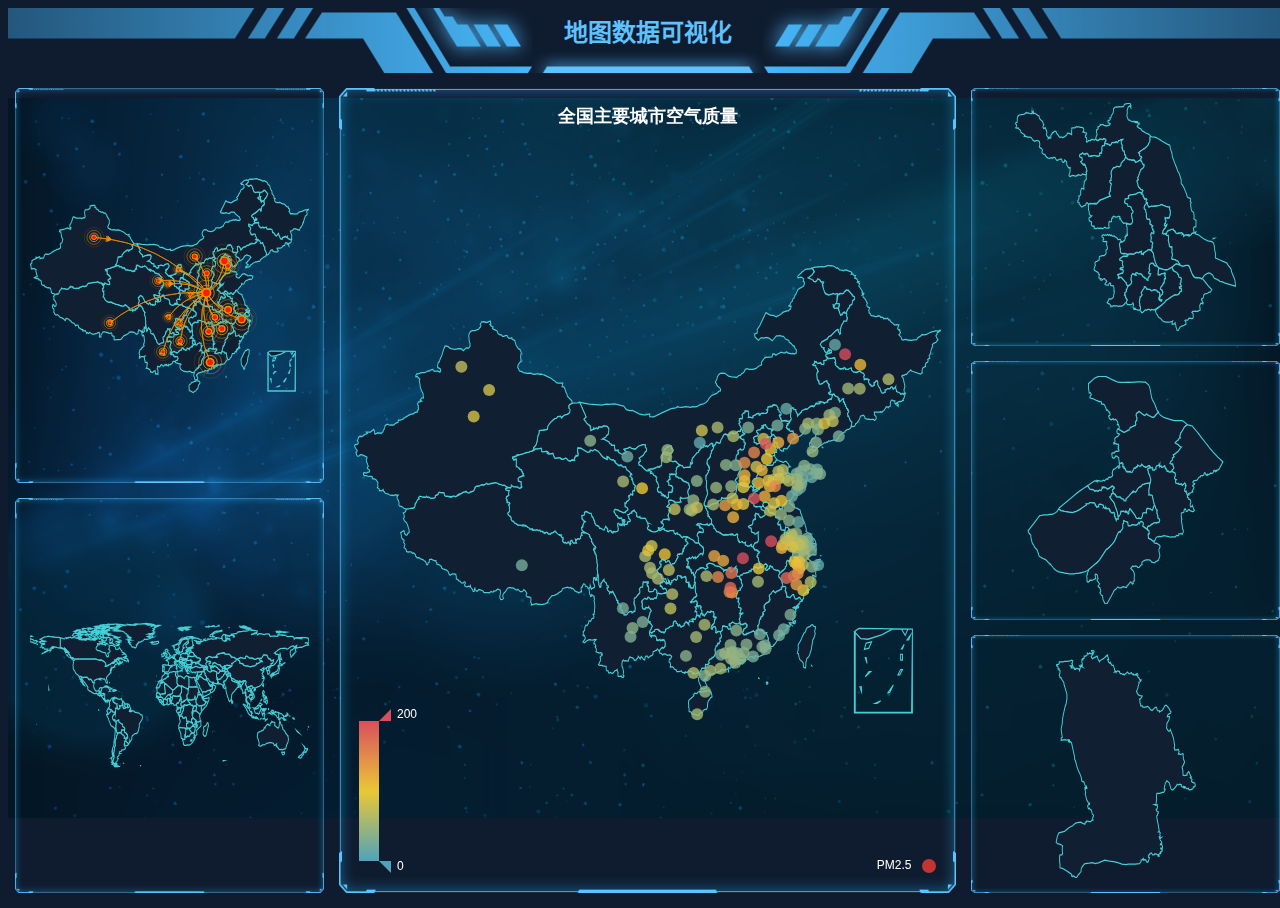
==== commit 7a730f5e: "feat: 优化case01，删除无用代码" ====
--- a/demo/case01/index.html
+++ b/demo/case01/index.html
@@ -6,924 +6,65 @@
     <meta name="viewport" content="width=device-width,initial-scale=1,minimum-scale=1,maximum-scale=1,user-scalable=no" />
     <meta http-equiv="X-UA-Compatible" content="IE=edge, chrome=1" />
     <title>地图数据可视化</title>
-    <link rel="stylesheet" href="css/bootstrap.min.css" />
     <link rel="stylesheet" href="css/app.css" />
   </head>
 
-  <body class="bg01">
-    <header class="header">
+  <body>
+    <header>
       <h3>地图数据可视化</h3>
     </header>
 
-    <div class="wrapper">
-      <div class="container-fluid">
-        <div class="row fill-h">
-          <div class="col-lg-3 fill-h">
-            <div class="xpanel-wrapper xpanel-wrapper-2">
-              <div class="xpanel">
-                <!-- 地图飞线 -->
-                <div class="fill-h" id="flyMap"></div>
-              </div>
-            </div>
-            <div class="xpanel-wrapper xpanel-wrapper-2">
-              <div class="xpanel">
-                <!-- 世界地图 -->
-                <div class="fill-h" id="worldMap"></div>
-              </div>
-            </div>
-          </div>
-          <div class="col-lg-6 fill-h">
-            <div class="xpanel-wrapper xpanel-wrapper-1">
-              <div class="xpanel">
-                <!-- 地图散点 -->
-                <div class="fill-h" id="scatterMap"></div>
-              </div>
-            </div>
-          </div>
-          <div class="col-lg-3 fill-h">
-            <div class="xpanel-wrapper xpanel-wrapper-3">
-              <div class="xpanel">
-                <!-- 省份地图 -->
-                <div class="fill-h" id="provinceMap"></div>
-              </div>
-            </div>
-            <div class="xpanel-wrapper xpanel-wrapper-3">
-              <div class="xpanel">
-                <!-- 城市地图 -->
-                <div class="fill-h" id="cityMap"></div>
-              </div>
-            </div>
-            <div class="xpanel-wrapper xpanel-wrapper-3">
-              <div class="xpanel">
-                <!-- 区县地图 -->
-                <div class="fill-h" id="countyMap"></div>
-              </div>
-            </div>
+    <main>
+      <section class="box box-left">
+        <div class="xpanel-wrapper xpanel-wrapper-2">
+          <div class="xpanel">
+            <!-- 地图飞线 -->
+            <div class="fill-h" id="flyMap"></div>
           </div>
         </div>
-      </div>
-    </div>
+        <div class="xpanel-wrapper xpanel-wrapper-2">
+          <div class="xpanel">
+            <!-- 世界地图 -->
+            <div class="fill-h" id="worldMap"></div>
+          </div>
+        </div>
+      </section>
+      <section class="box box-center">
+        <div class="xpanel-wrapper xpanel-wrapper-1">
+          <div class="xpanel">
+            <!-- 地图散点 -->
+            <div class="fill-h" id="scatterMap"></div>
+          </div>
+        </div>
+      </section>
+      <section class="box box-right">
+        <div class="xpanel-wrapper xpanel-wrapper-3">
+          <div class="xpanel">
+            <!-- 省份地图 -->
+            <div class="fill-h" id="provinceMap"></div>
+          </div>
+        </div>
+        <div class="xpanel-wrapper xpanel-wrapper-3">
+          <div class="xpanel">
+            <!-- 城市地图 -->
+            <div class="fill-h" id="cityMap"></div>
+          </div>
+        </div>
+        <div class="xpanel-wrapper xpanel-wrapper-3">
+          <div class="xpanel">
+            <!-- 区县地图 -->
+            <div class="fill-h" id="countyMap"></div>
+          </div>
+        </div>
+      </section>
+    </main>
 
-    <script type="text/javascript" src="js/jquery-3.3.1.min.js"></script>
-    <script type="text/javascript" src="js/echarts-3.8.5.min.js"></script>
-    <script type="text/javascript" src="js/echarts-map-world.js"></script>
-    <script type="text/javascript" src="js/echarts-map-china.js"></script>
-    <script type="text/javascript" src="js/echarts-china-provinces/jiangsu.js"></script>
-    <script type="text/javascript" src="js/echarts-china-cities/jiang1_su1_su1_zhou1.js"></script>
-    <script type="text/javascript" src="js/echarts-china-counties/jiang1su1_su1zhou1_kun1shan1shi4.js"></script>
-    <script type="text/javascript">
-      $(function () {
-        /******************* 地图飞线 ******************/
-        //初始化echarts实例
-        const flyMap = echarts.init(document.getElementById('flyMap'))
-        //城市经纬度
-        const originName = '洛阳'
-        const flyGeo = {
-          洛阳: [112.460299, 34.62677],
-          西安: [108.946466, 34.347269],
-          兰州: [103.84044, 36.067321],
-          乌鲁木齐: [87.62444, 43.830763],
-          包头: [109.846544, 40.662929],
-          西宁: [101.78443, 36.623393],
-          银川: [106.258602, 38.487834],
-          成都: [104.081534, 30.655822],
-          重庆: [106.558434, 29.568996],
-          拉萨: [91.120789, 29.65005],
-          昆明: [102.852448, 24.873998],
-          贵阳: [106.636577, 26.653325],
-          太原: [112.534919, 37.873219],
-          武汉: [114.311582, 30.598467],
-          长沙: [112.945473, 28.234889],
-          南昌: [115.864589, 28.689455],
-          合肥: [117.233443, 31.826578],
-          杭州: [120.215503, 30.253087],
-          广州: [113.271431, 23.135336],
-          北京: [116.413384, 39.910925],
-          天津: [117.209523, 39.093668],
-        }
-        //飞线数据
-        var flyVal = [
-          [{ name: '洛阳' }, { name: '洛阳', value: 100 }],
-          [{ name: '洛阳' }, { name: '西安', value: 35 }],
-          [{ name: '洛阳' }, { name: '兰州', value: 25 }],
-          [{ name: '洛阳' }, { name: '乌鲁木齐', value: 55 }],
-          [{ name: '洛阳' }, { name: '包头', value: 60 }],
-          [{ name: '洛阳' }, { name: '西宁', value: 45 }],
-          [{ name: '洛阳' }, { name: '银川', value: 35 }],
-          [{ name: '洛阳' }, { name: '成都', value: 35 }],
-          [{ name: '洛阳' }, { name: '重庆', value: 40 }],
-          [{ name: '洛阳' }, { name: '拉萨', value: 45 }],
-          [{ name: '洛阳' }, { name: '昆明', value: 50 }],
-          [{ name: '洛阳' }, { name: '贵阳', value: 55 }],
-          [{ name: '洛阳' }, { name: '太原', value: 60 }],
-          [{ name: '洛阳' }, { name: '武汉', value: 65 }],
-          [{ name: '洛阳' }, { name: '长沙', value: 70 }],
-          [{ name: '洛阳' }, { name: '南昌', value: 75 }],
-          [{ name: '洛阳' }, { name: '合肥', value: 80 }],
-          [{ name: '洛阳' }, { name: '杭州', value: 85 }],
-          [{ name: '洛阳' }, { name: '广州', value: 90 }],
-          [{ name: '洛阳' }, { name: '北京', value: 95 }],
-          [{ name: '洛阳' }, { name: '天津', value: 60 }],
-        ]
-        //数据转换，转换后格式：[{fromName:'cityName', toName:'cityName', coords:[[lng, lat], [lng, lat]]}, {...}]
-        const convertFlyData = function (data) {
-          let res = []
-          for (let i = 0; i < data.length; i++) {
-            let dataItem = data[i]
-            let toCoord = flyGeo[dataItem[0].name]
-            let fromCoord = flyGeo[dataItem[1].name]
-            if (fromCoord && toCoord) {
-              res.push({
-                fromName: dataItem[1].name,
-                toName: dataItem[0].name,
-                coords: [fromCoord, toCoord],
-              })
-            }
-          }
-          return res
-        }
-        //报表配置
-        const flySeries = []
-        ;[[originName, flyVal]].forEach(function (item, i) {
-          flySeries.push(
-            {
-              name: item[0],
-              type: 'lines',
-              zlevel: 1,
-              symbol: ['none', 'none'],
-              symbolSize: 0,
-              effect: {
-                //特效线配置
-                show: true,
-                period: 5, //特效动画时间，单位s
-                trailLength: 0.1, //特效尾迹的长度，从0到1
-                symbol: 'arrow',
-                symbolSize: 5,
-              },
-              lineStyle: {
-                normal: {
-                  color: '#f19000',
-                  width: 1,
-                  opacity: 0.6,
-                  curveness: 0.2, //线的平滑度
-                },
-              },
-              data: convertFlyData(item[1]),
-            },
-            {
-              name: item[0],
-              type: 'effectScatter',
-              coordinateSystem: 'geo',
-              zlevel: 2,
-              rippleEffect: {
-                //涟漪特效
-                period: 5, //特效动画时长
-                scale: 4, //波纹的最大缩放比例
-                brushType: 'stroke', //波纹的绘制方式：stroke | fill
-              },
-              label: {
-                normal: {
-                  show: false,
-                  position: 'right',
-                  formatter: '{b}',
-                },
-              },
-              symbol: 'circle',
-              symbolSize: function (val) {
-                //根据某项数据值设置符号大小
-                return val[2] / 10
-              },
-              itemStyle: {
-                normal: {
-                  color: '#f19000',
-                },
-              },
-              data: item[1].map(function (dataItem) {
-                return {
-                  name: dataItem[1].name,
-                  value: flyGeo[dataItem[1].name].concat([dataItem[1].value]),
-                }
-              }),
-            },
-            {
-              //与上层的点叠加
-              name: item[0],
-              type: 'scatter',
-              coordinateSystem: 'geo',
-              zlevel: 3,
-              symbol: 'circle',
-              symbolSize: function (val) {
-                //根据某项数据值设置符号大小
-                return val[2] / 15
-              },
-              itemStyle: {
-                normal: {
-                  color: '#f00',
-                },
-              },
-              data: item[1].map(function (dataItem) {
-                return {
-                  name: dataItem[1].name,
-                  value: flyGeo[dataItem[1].name].concat([dataItem[1].value]),
-                }
-              }),
-            }
-          )
-        })
-
-        //报表配置项
-        const flyMapOpt = {
-          title: {
-            show: false,
-            text: '地图飞线',
-            x: 'center',
-            textStyle: {
-              color: '#fff',
-            },
-          },
-          tooltip: {
-            trigger: 'item',
-            formatter: function (params) {
-              if (params.value) {
-                return params.name + ' : ' + params.value[2]
-              } else {
-                return params.name
-              }
-            },
-          },
-          geo: {
-            map: 'china',
-            roam: false, //开启鼠标缩放和漫游
-            zoom: 1, //地图缩放级别
-            selectedMode: false, //选中模式：single | multiple
-            left: 0,
-            right: 0,
-            top: 0,
-            bottom: 0,
-            layoutCenter: ['50%', '50%'], //设置后left/right/top/bottom等属性无效
-            layoutSize: '100%', //保持地图宽高比
-            label: {
-              emphasis: {
-                show: false,
-              },
-            },
-            itemStyle: {
-              normal: {
-                areaColor: '#101f32',
-                borderWidth: 1.1,
-                borderColor: '#43d0d6',
-              },
-              emphasis: {
-                areaColor: '#069',
-              },
-            },
-          },
-          series: flySeries,
-        }
-        //渲染报表
-        flyMap.setOption(flyMapOpt)
-
-        /***************** 地图散点 ******************/
-        //初始化echarts实例
-        const scatterMap = echarts.init(document.getElementById('scatterMap'))
-        //城市经纬度
-        const scatterGeo = {
-          海门: [121.15, 31.89],
-          鄂尔多斯: [109.781327, 39.608266],
-          招远: [120.38, 37.35],
-          舟山: [122.207216, 29.985295],
-          齐齐哈尔: [123.97, 47.33],
-          盐城: [120.13, 33.38],
-          赤峰: [118.87, 42.28],
-          青岛: [120.33, 36.07],
-          乳山: [121.52, 36.89],
-          金昌: [102.188043, 38.520089],
-          泉州: [118.58, 24.93],
-          莱西: [120.53, 36.86],
-          日照: [119.46, 35.42],
-          胶南: [119.97, 35.88],
-          南通: [121.05, 32.08],
-          拉萨: [91.11, 29.97],
-          云浮: [112.02, 22.93],
-          梅州: [116.1, 24.55],
-          文登: [122.05, 37.2],
-          上海: [121.48, 31.22],
-          攀枝花: [101.718637, 26.582347],
-          威海: [122.1, 37.5],
-          承德: [117.93, 40.97],
-          厦门: [118.1, 24.46],
-          汕尾: [115.375279, 22.786211],
-          潮州: [116.63, 23.68],
-          丹东: [124.37, 40.13],
-          太仓: [121.1, 31.45],
-          曲靖: [103.79, 25.51],
-          烟台: [121.39, 37.52],
-          福州: [119.3, 26.08],
-          瓦房店: [121.979603, 39.627114],
-          即墨: [120.45, 36.38],
-          抚顺: [123.97, 41.97],
-          玉溪: [102.52, 24.35],
-          张家口: [114.87, 40.82],
-          阳泉: [113.57, 37.85],
-          莱州: [119.942327, 37.177017],
-          湖州: [120.1, 30.86],
-          汕头: [116.69, 23.39],
-          昆山: [120.95, 31.39],
-          宁波: [121.56, 29.86],
-          湛江: [110.359377, 21.270708],
-          揭阳: [116.35, 23.55],
-          荣成: [122.41, 37.16],
-          连云港: [119.16, 34.59],
-          葫芦岛: [120.836932, 40.711052],
-          常熟: [120.74, 31.64],
-          东莞: [113.75, 23.04],
-          河源: [114.68, 23.73],
-          淮安: [119.15, 33.5],
-          泰州: [119.9, 32.49],
-          南宁: [108.33, 22.84],
-          营口: [122.18, 40.65],
-          惠州: [114.4, 23.09],
-          江阴: [120.26, 31.91],
-          蓬莱: [120.75, 37.8],
-          韶关: [113.62, 24.84],
-          嘉峪关: [98.289152, 39.77313],
-          广州: [113.23, 23.16],
-          延安: [109.47, 36.6],
-          太原: [112.53, 37.87],
-          清远: [113.01, 23.7],
-          中山: [113.38, 22.52],
-          昆明: [102.73, 25.04],
-          寿光: [118.73, 36.86],
-          盘锦: [122.070714, 41.119997],
-          长治: [113.08, 36.18],
-          深圳: [114.07, 22.62],
-          珠海: [113.52, 22.3],
-          宿迁: [118.3, 33.96],
-          咸阳: [108.72, 34.36],
-          铜川: [109.11, 35.09],
-          平度: [119.97, 36.77],
-          佛山: [113.11, 23.05],
-          海口: [110.35, 20.02],
-          江门: [113.06, 22.61],
-          章丘: [117.53, 36.72],
-          肇庆: [112.44, 23.05],
-          大连: [121.62, 38.92],
-          临汾: [111.5, 36.08],
-          吴江: [120.63, 31.16],
-          石嘴山: [106.39, 39.04],
-          沈阳: [123.38, 41.8],
-          苏州: [120.62, 31.32],
-          茂名: [110.88, 21.68],
-          嘉兴: [120.76, 30.77],
-          长春: [125.35, 43.88],
-          胶州: [120.03336, 36.264622],
-          银川: [106.27, 38.47],
-          张家港: [120.555821, 31.875428],
-          三门峡: [111.19, 34.76],
-          锦州: [121.15, 41.13],
-          南昌: [115.89, 28.68],
-          柳州: [109.4, 24.33],
-          三亚: [109.511909, 18.252847],
-          自贡: [104.778442, 29.33903],
-          吉林: [126.57, 43.87],
-          阳江: [111.95, 21.85],
-          泸州: [105.39, 28.91],
-          西宁: [101.74, 36.56],
-          宜宾: [104.56, 29.77],
-          呼和浩特: [111.65, 40.82],
-          成都: [104.06, 30.67],
-          大同: [113.3, 40.12],
-          镇江: [119.44, 32.2],
-          桂林: [110.28, 25.29],
-          张家界: [110.479191, 29.117096],
-          宜兴: [119.82, 31.36],
-          北海: [109.12, 21.49],
-          西安: [108.95, 34.27],
-          金坛: [119.56, 31.74],
-          东营: [118.49, 37.46],
-          牡丹江: [129.58, 44.6],
-          遵义: [106.9, 27.7],
-          绍兴: [120.58, 30.01],
-          扬州: [119.42, 32.39],
-          常州: [119.95, 31.79],
-          潍坊: [119.1, 36.62],
-          重庆: [106.54, 29.59],
-          台州: [121.420757, 28.656386],
-          南京: [118.78, 32.04],
-          滨州: [118.03, 37.36],
-          贵阳: [106.71, 26.57],
-          无锡: [120.29, 31.59],
-          本溪: [123.73, 41.3],
-          克拉玛依: [84.77, 45.59],
-          渭南: [109.5, 34.52],
-          马鞍山: [118.48, 31.56],
-          宝鸡: [107.15, 34.38],
-          焦作: [113.21, 35.24],
-          句容: [119.16, 31.95],
-          北京: [116.46, 39.92],
-          徐州: [117.2, 34.26],
-          衡水: [115.72, 37.72],
-          包头: [110, 40.58],
-          绵阳: [104.73, 31.48],
-          乌鲁木齐: [87.68, 43.77],
-          枣庄: [117.57, 34.86],
-          杭州: [120.19, 30.26],
-          淄博: [118.05, 36.78],
-          鞍山: [122.85, 41.12],
-          溧阳: [119.48, 31.43],
-          库尔勒: [86.06, 41.68],
-          安阳: [114.35, 36.1],
-          开封: [114.35, 34.79],
-          济南: [117, 36.65],
-          德阳: [104.37, 31.13],
-          温州: [120.65, 28.01],
-          九江: [115.97, 29.71],
-          邯郸: [114.47, 36.6],
-          临安: [119.72, 30.23],
-          兰州: [103.73, 36.03],
-          沧州: [116.83, 38.33],
-          临沂: [118.35, 35.05],
-          南充: [106.110698, 30.837793],
-          天津: [117.2, 39.13],
-          富阳: [119.95, 30.07],
-          泰安: [117.13, 36.18],
-          诸暨: [120.23, 29.71],
-          郑州: [113.65, 34.76],
-          哈尔滨: [126.63, 45.75],
-          聊城: [115.97, 36.45],
-          芜湖: [118.38, 31.33],
-          唐山: [118.02, 39.63],
-          平顶山: [113.29, 33.75],
-          邢台: [114.48, 37.05],
-          德州: [116.29, 37.45],
-          济宁: [116.59, 35.38],
-          荆州: [112.239741, 30.335165],
-          宜昌: [111.3, 30.7],
-          义乌: [120.06, 29.32],
-          丽水: [119.92, 28.45],
-          洛阳: [112.44, 34.7],
-          秦皇岛: [119.57, 39.95],
-          株洲: [113.16, 27.83],
-          石家庄: [114.48, 38.03],
-          莱芜: [117.67, 36.19],
-          常德: [111.69, 29.05],
-          保定: [115.48, 38.85],
-          湘潭: [112.91, 27.87],
-          金华: [119.64, 29.12],
-          岳阳: [113.09, 29.37],
-          长沙: [113, 28.21],
-          衢州: [118.88, 28.97],
-          廊坊: [116.7, 39.53],
-          菏泽: [115.480656, 35.23375],
-          合肥: [117.27, 31.86],
-          武汉: [114.31, 30.52],
-          大庆: [125.03, 46.58],
-        }
-        //城市数据
-        const scatterVal = [
-          { name: '海门', value: 9 },
-          { name: '鄂尔多斯', value: 12 },
-          { name: '招远', value: 12 },
-          { name: '舟山', value: 12 },
-          { name: '齐齐哈尔', value: 14 },
-          { name: '盐城', value: 15 },
-          { name: '赤峰', value: 16 },
-          { name: '青岛', value: 18 },
-          { name: '乳山', value: 18 },
-          { name: '金昌', value: 19 },
-          { name: '泉州', value: 21 },
-          { name: '莱西', value: 21 },
-          { name: '日照', value: 21 },
-          { name: '胶南', value: 22 },
-          { name: '南通', value: 23 },
-          { name: '拉萨', value: 24 },
-          { name: '云浮', value: 24 },
-          { name: '梅州', value: 25 },
-          { name: '文登', value: 25 },
-          { name: '上海', value: 25 },
-          { name: '攀枝花', value: 25 },
-          { name: '威海', value: 25 },
-          { name: '承德', value: 25 },
-          { name: '厦门', value: 26 },
-          { name: '汕尾', value: 26 },
-          { name: '潮州', value: 26 },
-          { name: '丹东', value: 27 },
-          { name: '太仓', value: 27 },
-          { name: '曲靖', value: 27 },
-          { name: '烟台', value: 28 },
-          { name: '福州', value: 29 },
-          { name: '瓦房店', value: 30 },
-          { name: '即墨', value: 30 },
-          { name: '抚顺', value: 31 },
-          { name: '玉溪', value: 31 },
-          { name: '张家口', value: 31 },
-          { name: '阳泉', value: 31 },
-          { name: '莱州', value: 32 },
-          { name: '湖州', value: 32 },
-          { name: '汕头', value: 32 },
-          { name: '昆山', value: 33 },
-          { name: '宁波', value: 33 },
-          { name: '湛江', value: 33 },
-          { name: '揭阳', value: 34 },
-          { name: '荣成', value: 34 },
-          { name: '连云港', value: 35 },
-          { name: '葫芦岛', value: 35 },
-          { name: '常熟', value: 36 },
-          { name: '东莞', value: 36 },
-          { name: '河源', value: 36 },
-          { name: '淮安', value: 36 },
-          { name: '泰州', value: 36 },
-          { name: '南宁', value: 37 },
-          { name: '营口', value: 37 },
-          { name: '惠州', value: 37 },
-          { name: '江阴', value: 37 },
-          { name: '蓬莱', value: 37 },
-          { name: '韶关', value: 38 },
-          { name: '嘉峪关', value: 38 },
-          { name: '广州', value: 38 },
-          { name: '延安', value: 38 },
-          { name: '太原', value: 39 },
-          { name: '清远', value: 39 },
-          { name: '中山', value: 39 },
-          { name: '昆明', value: 39 },
-          { name: '寿光', value: 40 },
-          { name: '盘锦', value: 40 },
-          { name: '长治', value: 41 },
-          { name: '深圳', value: 41 },
-          { name: '珠海', value: 42 },
-          { name: '宿迁', value: 43 },
-          { name: '咸阳', value: 43 },
-          { name: '铜川', value: 44 },
-          { name: '平度', value: 44 },
-          { name: '佛山', value: 44 },
-          { name: '海口', value: 44 },
-          { name: '江门', value: 45 },
-          { name: '章丘', value: 45 },
-          { name: '肇庆', value: 46 },
-          { name: '大连', value: 47 },
-          { name: '临汾', value: 47 },
-          { name: '吴江', value: 47 },
-          { name: '石嘴山', value: 49 },
-          { name: '沈阳', value: 50 },
-          { name: '苏州', value: 50 },
-          { name: '茂名', value: 50 },
-          { name: '嘉兴', value: 51 },
-          { name: '长春', value: 51 },
-          { name: '胶州', value: 52 },
-          { name: '银川', value: 52 },
-          { name: '张家港', value: 52 },
-          { name: '三门峡', value: 53 },
-          { name: '锦州', value: 54 },
-          { name: '南昌', value: 54 },
-          { name: '柳州', value: 54 },
-          { name: '三亚', value: 54 },
-          { name: '自贡', value: 56 },
-          { name: '吉林', value: 56 },
-          { name: '阳江', value: 57 },
-          { name: '泸州', value: 57 },
-          { name: '西宁', value: 57 },
-          { name: '宜宾', value: 58 },
-          { name: '呼和浩特', value: 58 },
-          { name: '成都', value: 58 },
-          { name: '大同', value: 58 },
-          { name: '镇江', value: 59 },
-          { name: '桂林', value: 59 },
-          { name: '张家界', value: 59 },
-          { name: '宜兴', value: 59 },
-          { name: '北海', value: 60 },
-          { name: '西安', value: 61 },
-          { name: '金坛', value: 62 },
-          { name: '东营', value: 62 },
-          { name: '牡丹江', value: 63 },
-          { name: '遵义', value: 63 },
-          { name: '绍兴', value: 63 },
-          { name: '扬州', value: 64 },
-          { name: '常州', value: 64 },
-          { name: '潍坊', value: 65 },
-          { name: '重庆', value: 66 },
-          { name: '台州', value: 67 },
-          { name: '南京', value: 67 },
-          { name: '滨州', value: 70 },
-          { name: '贵阳', value: 71 },
-          { name: '无锡', value: 71 },
-          { name: '本溪', value: 71 },
-          { name: '克拉玛依', value: 72 },
-          { name: '渭南', value: 72 },
-          { name: '马鞍山', value: 72 },
-          { name: '宝鸡', value: 72 },
-          { name: '焦作', value: 75 },
-          { name: '句容', value: 75 },
-          { name: '北京', value: 79 },
-          { name: '徐州', value: 79 },
-          { name: '衡水', value: 80 },
-          { name: '包头', value: 80 },
-          { name: '绵阳', value: 80 },
-          { name: '乌鲁木齐', value: 84 },
-          { name: '枣庄', value: 84 },
-          { name: '杭州', value: 84 },
-          { name: '淄博', value: 85 },
-          { name: '鞍山', value: 86 },
-          { name: '溧阳', value: 86 },
-          { name: '库尔勒', value: 86 },
-          { name: '安阳', value: 90 },
-          { name: '开封', value: 90 },
-          { name: '济南', value: 92 },
-          { name: '德阳', value: 93 },
-          { name: '温州', value: 95 },
-          { name: '九江', value: 96 },
-          { name: '邯郸', value: 98 },
-          { name: '临安', value: 99 },
-          { name: '兰州', value: 99 },
-          { name: '沧州', value: 100 },
-          { name: '临沂', value: 103 },
-          { name: '南充', value: 104 },
-          { name: '天津', value: 105 },
-          { name: '富阳', value: 106 },
-          { name: '泰安', value: 112 },
-          { name: '诸暨', value: 112 },
-          { name: '郑州', value: 113 },
-          { name: '哈尔滨', value: 114 },
-          { name: '聊城', value: 116 },
-          { name: '芜湖', value: 117 },
-          { name: '唐山', value: 119 },
-          { name: '平顶山', value: 119 },
-          { name: '邢台', value: 119 },
-          { name: '德州', value: 120 },
-          { name: '济宁', value: 120 },
-          { name: '荆州', value: 127 },
-          { name: '宜昌', value: 130 },
-          { name: '义乌', value: 132 },
-          { name: '丽水', value: 133 },
-          { name: '洛阳', value: 134 },
-          { name: '秦皇岛', value: 136 },
-          { name: '株洲', value: 143 },
-          { name: '石家庄', value: 147 },
-          { name: '莱芜', value: 148 },
-          { name: '常德', value: 152 },
-          { name: '保定', value: 153 },
-          { name: '湘潭', value: 154 },
-          { name: '金华', value: 157 },
-          { name: '岳阳', value: 169 },
-          { name: '长沙', value: 175 },
-          { name: '衢州', value: 177 },
-          { name: '廊坊', value: 193 },
-          { name: '菏泽', value: 194 },
-          { name: '合肥', value: 229 },
-          { name: '武汉', value: 273 },
-          { name: '大庆', value: 279 },
-        ]
-        //数据转换，转换后的格式：[{name: 'cityName', value: [lng, lat, val]}, {...}]
-        const convertScatterData = function (data) {
-          let res = []
-          for (let i = 0; i < data.length; i++) {
-            let geoCoord = scatterGeo[data[i].name]
-            if (geoCoord) {
-              res.push({
-                name: data[i].name,
-                value: geoCoord.concat(data[i].value),
-              })
-            }
-          }
-          return res
-        }
-        //地图配置项
-        const sactterMapOpt = {
-          title: {
-            text: '全国主要城市空气质量',
-            x: 'center',
-            textStyle: {
-              color: '#fff',
-            },
-          },
-          legend: {
-            data: ['PM2.5'], //与series的name属性对应
-            orient: 'vertical',
-            y: 'bottom',
-            x: 'right',
-            textStyle: {
-              color: '#fff',
-            },
-          },
-          tooltip: {
-            trigger: 'item',
-            formatter: function (params) {
-              return params.name + ' : ' + params.value[2]
-            },
-          },
-          visualMap: {
-            min: 0,
-            max: 200,
-            calculable: true,
-            inRange: {
-              color: ['#50a3ba', '#eac736', '#d94e5d'],
-            },
-            textStyle: {
-              color: '#fff',
-            },
-          },
-          geo: {
-            map: 'china',
-            roam: false, //开启鼠标缩放和漫游
-            zoom: 1, //地图缩放级别
-            selectedMode: false, //选中模式：single | multiple
-            left: 0,
-            right: 0,
-            top: 0,
-            bottom: 0,
-            layoutCenter: ['50%', '50%'], //设置后left/right/top/bottom等属性无效
-            layoutSize: '100%',
-            label: {
-              emphasis: {
-                show: false,
-              },
-            },
-            itemStyle: {
-              normal: {
-                areaColor: '#101f32',
-                borderWidth: 1.1,
-                borderColor: '#43d0d6',
-              },
-              emphasis: {
-                areaColor: '#069',
-              },
-            },
-          },
-          series: [
-            {
-              name: 'PM2.5',
-              type: 'scatter',
-              coordinateSystem: 'geo',
-              symbolSize: 12,
-              label: {
-                normal: {
-                  show: false,
-                },
-                emphasis: {
-                  show: false,
-                },
-              },
-              itemStyle: {
-                emphasis: {
-                  borderColor: '#fff',
-                  borderWidth: 1,
-                },
-              },
-              data: convertScatterData(scatterVal),
-            },
-          ],
-        }
-        //渲染报表
-        scatterMap.setOption(sactterMapOpt)
-
-        /******************* 世界地图 ******************/
-        //初始化echarts实例
-        const worldMap = echarts.init(document.getElementById('worldMap'))
-        const worldMapOpt = {
-          geo: {
-            map: 'world',
-            roam: false, //开启鼠标缩放和漫游
-            zoom: 1, //地图缩放级别
-            selectedMode: false, //选中模式：single | multiple
-            left: 0,
-            right: 0,
-            top: 0,
-            bottom: 0,
-            layoutCenter: ['50%', '50%'], //设置后left/right/top/bottom等属性无效
-            layoutSize: '100%',
-            label: {
-              emphasis: {
-                show: false,
-              },
-            },
-            itemStyle: {
-              normal: {
-                areaColor: '#101f32',
-                borderWidth: 1.1,
-                borderColor: '#43d0d6',
-              },
-              emphasis: {
-                areaColor: '#069',
-              },
-            },
-          },
-        }
-        worldMap.setOption(worldMapOpt)
-
-        /******************* 省份地图 ******************/
-        //初始化echarts实例
-        const provinceMap = echarts.init(document.getElementById('provinceMap'))
-        const provinceMapOpt = {
-          geo: {
-            map: '江苏',
-            roam: false, //开启鼠标缩放和漫游
-            zoom: 1, //地图缩放级别
-            selectedMode: false, //选中模式：single | multiple
-            left: 0,
-            right: 0,
-            top: 0,
-            bottom: 0,
-            layoutCenter: ['50%', '50%'], //设置后left/right/top/bottom等属性无效
-            layoutSize: '100%', //保持地图宽高比
-            label: {
-              emphasis: {
-                show: true,
-                color: '#f19000',
-              },
-            },
-            itemStyle: {
-              normal: {
-                areaColor: '#101f32',
-                borderWidth: 1.1,
-                borderColor: '#43d0d6',
-              },
-              emphasis: {
-                areaColor: '#069',
-              },
-            },
-          },
-        }
-        provinceMap.setOption(provinceMapOpt)
-
-        /******************* 城市地图 ******************/
-        //初始化echarts实例
-        const cityMap = echarts.init(document.getElementById('cityMap'))
-        const cityMapOpt = {
-          geo: {
-            map: '苏州',
-            roam: false, //开启鼠标缩放和漫游
-            zoom: 1, //地图缩放级别
-            selectedMode: false, //选中模式：single | multiple
-            left: 0,
-            right: 0,
-            top: 0,
-            bottom: 0,
-            layoutCenter: ['50%', '50%'], //设置后left/right/top/bottom等属性无效
-            layoutSize: '100%', //保持地图宽高比
-            label: {
-              emphasis: {
-                show: true,
-                color: '#f19000',
-              },
-            },
-            itemStyle: {
-              normal: {
-                areaColor: '#101f32',
-                borderWidth: 1.1,
-                borderColor: '#43d0d6',
-              },
-              emphasis: {
-                areaColor: '#069',
-              },
-            },
-          },
-        }
-        cityMap.setOption(cityMapOpt)
-
-        /******************* 区县地图 ******************/
-        //初始化echarts实例
-        const countyMap = echarts.init(document.getElementById('countyMap'))
-        const countyMapOpt = {
-          geo: {
-            map: '昆山市',
-            roam: false, //开启鼠标缩放和漫游
-            zoom: 1, //地图缩放级别
-            selectedMode: false, //选中模式：single | multiple
-            left: 0,
-            right: 0,
-            top: 0,
-            bottom: 0,
-            layoutCenter: ['50%', '50%'], //设置后left/right/top/bottom等属性无效
-            layoutSize: '100%', //保持地图宽高比
-            label: {
-              emphasis: {
-                show: true,
-                color: '#f19000',
-              },
-            },
-            itemStyle: {
-              normal: {
-                areaColor: '#101f32',
-                borderWidth: 1.1,
-                borderColor: '#43d0d6',
-              },
-              emphasis: {
-                areaColor: '#069',
-              },
-            },
-          },
-        }
-        countyMap.setOption(countyMapOpt)
-
-        /********** 浏览器窗口改变时，重置报表大小 ****************/
-        window.onresize = function () {
-          flyMap.resize()
-          scatterMap.resize()
-          worldMap.resize()
-          provinceMap.resize()
-          cityMap.resize()
-          countyMap.resize()
-        }
-      })
-    </script>
+    <script src="js/echarts-3.8.5.min.js"></script>
+    <script src="js/echarts-map-world.js"></script>
+    <script src="js/echarts-map-china.js"></script>
+    <script src="js/echarts-china-provinces/jiangsu.js"></script>
+    <script src="js/echarts-china-cities/jiang1_su1_su1_zhou1.js"></script>
+    <script src="js/echarts-china-counties/jiang1su1_su1zhou1_kun1shan1shi4.js"></script>
+    <script src="js/index.js"></script>
   </body>
 </html>
--- a/demo/case01/css/app.css
+++ b/demo/case01/css/app.css
@@ -4,60 +4,87 @@
 /*
  *常用背景色： #0b0f34 (6,64,102) (29,45,57) (7,33,58) (8,13,28) (15,43,36)
  */
-html, body {
-	width:100%;
-	height:100%;
-	min-height:635px;
-	font-family:"microsoft yahei", arial, sans-serif;
-	background-color:#0f1c30;
-	background-repeat:no-repeat;
-	background-position:center;
-	background-size:100% 100%;
-	overflow-x:hidden;
-	overflow-y:auto;
+html,
+body {
+  width: 100%;
+  height: 100%;
+  min-height: 635px;
+  background-color: #0f1c30;
+  background-repeat: no-repeat;
+  background-position: center;
+  background-size: 100%;
 }
-body.bg01 {background-image:url("../img/bg01.png");}
-body.bg02 {background-image:url("../img/bg02.png");}
-body.bg03 {background-image:url("../img/bg03.png");}
-body.bg04 {background-image:url("../img/bg04.png");}
-.header {
-	margin:0 auto;
-	width:100%;
-	height:65px;
-	max-width:1920px;
-	background:url("../img/header.png") center no-repeat;
+
+body {
+  background-image: url('../img/bg01.png');
 }
-.header h3 {
-	margin:0;
-	padding:0;
-	line-height:50px;
-	text-align:center;
-	font-size:24px;
-	color:#5dc2fe;
+
+header {
+  margin: 0 auto;
+  width: 100%;
+  height: 65px;
+  max-width: 1920px;
+  background: url('../img/header.png') center no-repeat;
 }
-.wrapper {position:absolute;top:80px;bottom:0;left:0;right:0;min-height:555px;}
-.container-fluid {height:100%;min-height:100%;}
-.row {margin-left:-7px;margin-right:-8px;}
-.row>div {padding-left:7px;padding-right:8px;}
-.xpanel-wrapper {padding-bottom:15px;box-sizing:border-box;}
-.xpanel-wrapper-1 {height:100%;}
-.xpanel-wrapper-2 {height:50%;}
-.xpanel-wrapper-3 {height:33.33333%;}
+
+h3 {
+  margin: 0;
+  padding: 0;
+  line-height: 50px;
+  text-align: center;
+  font-size: 24px;
+  color: #5dc2fe;
+}
+
+main {
+  display: flex;
+}
+
+.box {
+  flex: 1;
+  margin-top: 15px;
+  padding-left: 7px;
+  padding-right: 8px;
+  height: calc(100vh - 80px);
+}
+
+.box-center {
+  flex: 2;
+}
+
+.xpanel-wrapper {
+  padding-bottom: 15px;
+  box-sizing: border-box;
+}
+
+.xpanel-wrapper-1 {
+  height: 100%;
+}
+
+.xpanel-wrapper-2 {
+  height: 50%;
+}
+
+.xpanel-wrapper-3 {
+  height: 33.33333%;
+}
+
 .xpanel {
-	padding:15px;
-	height:100%;
-	min-height:170px;
-	background:url("../img/panel.png") center no-repeat;
-	background-size:100% 100%;
-	box-sizing:border-box;
+  padding: 15px;
+  height: 100%;
+  min-height: 170px;
+  background: url('../img/panel.png') center no-repeat;
+  background-size: 100% 100%;
+  box-sizing: border-box;
 }
 
 /* tool */
-.fill-h {height:100%;min-height:100%;}
-.no-margin {margin:0 !important;}
-.no-padding {padding:0 !important;}
+.fill-h {
+  height: 100%;
+  min-height: 100%;
+}
 
 /* scrollbar */
-::-webkit-scrollbar {width:0;height:0;}
-::-webkit-scrollbar-track {background-color:transparent;}
-::-webkit-scrollbar-thumb {border-radius:5px;background-color:rgba(0, 0, 0, 0.3);}+::-webkit-scrollbar {
+  display: none;
+}
